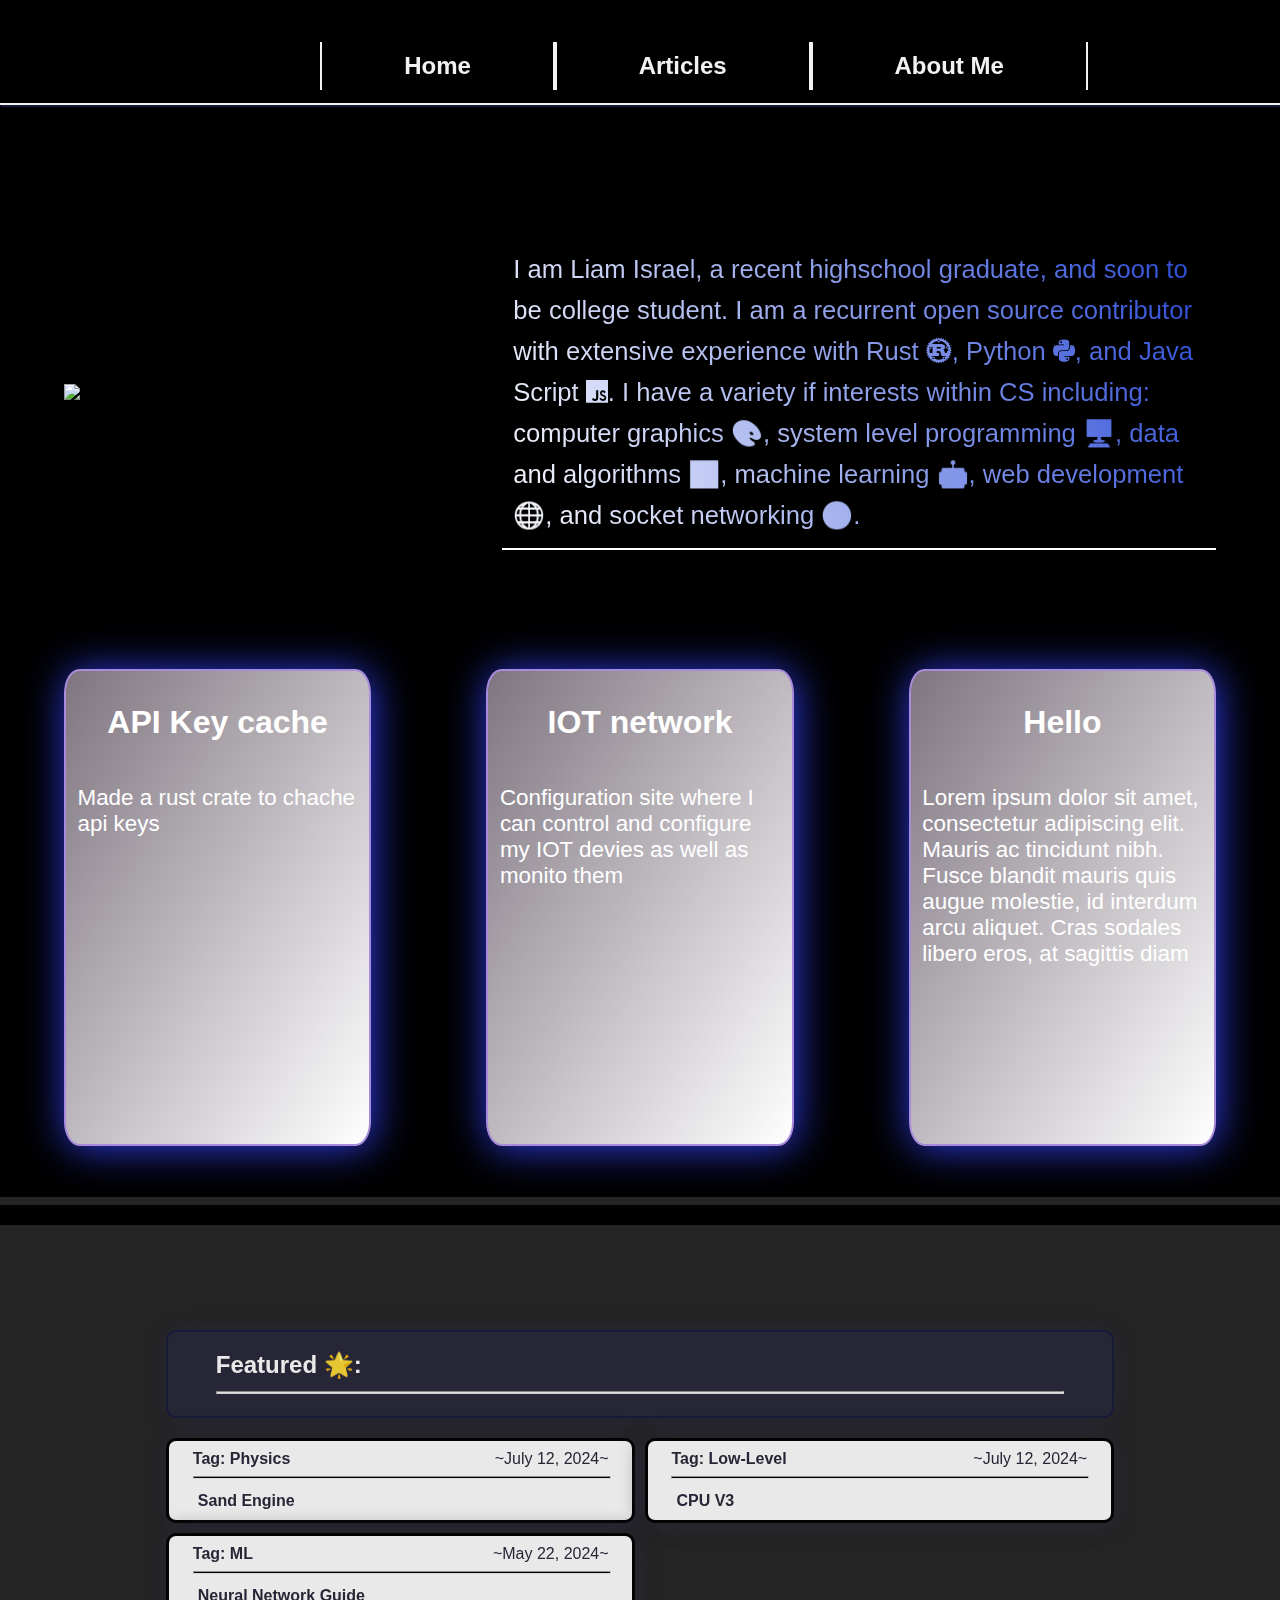
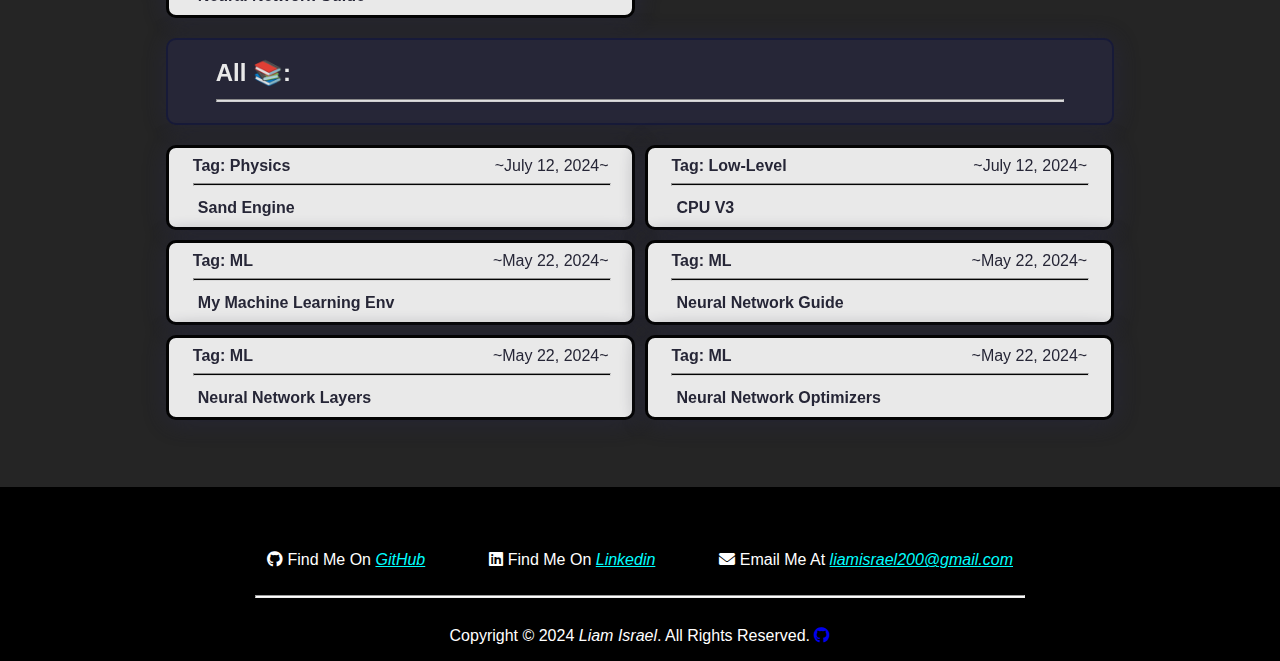
==== index.html @ c7f23682 "." ====
<!DOCTYPE html>
<html>
  <head>
    <meta charset="utf-8" />
    <title id="site-name"></title>
    <link rel="stylesheet" href="styles/main.css" />

    <!-- Icons -->
    <link
      rel="stylesheet"
      href="https://cdnjs.cloudflare.com/ajax/libs/font-awesome/6.0.0-beta3/css/all.min.css"
    />

    <!-- Markdown to HTML conversion-->
    <script src="https://cdn.jsdelivr.net/npm/marked/marked.min.js"></script>

    <!-- Syntax highlighting -->
    <link
      rel="stylesheet"
      href="https://unpkg.com/@highlightjs/cdn-assets@11.9.0/styles/paraiso-dark.min.css"
    />
    <script src="https://unpkg.com/@highlightjs/cdn-assets@11.9.0/highlight.min.js"></script>
    <script src="https://unpkg.com/@highlightjs/cdn-assets@11.9.0/languages/go.min.js"></script>
    <script src="scripts/load_elements.js"></script>
    <script src="scripts/load_site_info.js"></script>
    <script src="scripts/load_page.js"></script>

    <script type="importmap">
      {
        "imports": {
          "three": "https://cdn.jsdelivr.net/npm/three@v0.149.0/build/three.module.js",
          "three/addons/": "https://cdn.jsdelivr.net/npm/three@v0.149.0/examples/jsm/"
        }
      }
    </script>

    <script type="module" src="scripts/three_js_home.js"></script>
    <script src="scripts/scroll.js"></script>
  </head>

  <body>
    <div id="navbar"></div>

    <!-- Hero Section -->
    <div id="hero">
      <div class="hero-text">
        <h1>Hi, Im Liam.</h1>
        <h2>I am an Aerospace, and CS student</h2>
        <p>
          who is particularly interested in computer science, math, and
          engineering. I share my interests in these subjects through projects
          and articles I create. Take a look for yourself maybe you 'll find
          something worth sharing.
        </p>
        <div class="socials">
          Find Me On
          <i class="fab fa-github"></i
          ><a target="_blank" class="custom-link" id="github">GitHub</a>, and
          <i class="fab fa-linkedin"></i
          ><a target="_blank" class="custom-link" id="linkedin">Linkedin</a>.
        </div>
      </div>

      <div id="container"></div>
    </div>

    <!-- About Me -->
    <div id="about">
      <div class="img-container">
        <img
          src="https://news.mit.edu/sites/default/files/styles/news_article__image_gallery/public/images/201011/20101123131216-1_0.jpg?itok=ma_P1FSF"
        />
      </div>
      <p class="highlighted">
        I am Liam Israel, a recent highschool graduate, and soon to be college
        student. I am a recurrent open source contributor with extensive
        experience with Rust <i class="fa-brands fa-rust"></i>, Python
        <i class="fa-brands fa-python"></i>, and Java Script
        <i class="fa-brands fa-js"></i>. I have a variety if interests within CS
        including: computer graphics 🎨, system level programming 🖥️, data and
        algorithms 📈, machine learning 🤖, web development 🌐, and socket
        networking 🌍.
      </p>
    </div>

    <div id="recent-work">
      <div class="card">
        <h1>API Key cache</h1>
        <p>Made a rust crate to chache api keys</p>
      </div>
      <div class="card">
        <h1>IOT network</h1>
        <p>
          Configuration site where I can control and configure my IOT devies as
          well as monito them
        </p>
      </div>
      <div class="card">
        <h1>Hello</h1>
        <p>
          Lorem ipsum dolor sit amet, consectetur adipiscing elit. Mauris ac
          tincidunt nibh. Fusce blandit mauris quis augue molestie, id interdum
          arcu aliquet. Cras sodales libero eros, at sagittis diam
        </p>
      </div>
    </div>

    <!-- Main part of page -->
    <div class="main-content">
      <div class="main-document">
        <div class="article-info" style="display: none" id="info-mask">
          <span class="tags" id="article-tags"> Tags: </span>
          <span class="date" id="article-date"> Created: </span>
        </div>

        <div class="content" id="content">
          <!--Article will go here-->
        </div>

        <!-- List of articles and featured ones go here-->
        <div id="list-mask" style="display: none">
          <div class="article-list">
            <h2 class="selection-list-header">
              Featured &#x1F31F;:
              <hr />
            </h2>
            <!-- Featured items go here -->
            <ol id="featured-list" class="selection-list"></ol>
            <h2 class="selection-list-header">
              All &#x1F4DA;:
              <hr />
            </h2>
            <!-- Featured items go here -->
            <ul id="regular-select-list" class="selection-list"></ul>
          </div>
        </div>
      </div>
    </div>

    <div id="footer"></div>
  </body>
</html>
---- styles/main.css ----
@import "./navbar.css";

/* CSS Constants */

:root {
  /* Basic Styling*/
  --primary-color: #000000;
  --secondary-color: #272739;
  --transition-color: #282b4555;
  --accent-color: #171a3c;
  --base-opacity: 0.95;
  --base-color: white;
  --test-color: rgb(37, 37, 37);
  /* Link Styling */
  --link-color: aqua;
  --link-hover-color: rgb(0, 219, 219);
  --link-visited-color: rgb(132, 77, 234);
  --border-radius-1: 10px;
  --box-shadow-1: 1px 2px 0px var(--accent-color);
  --box-shadow-2: 1px 2px 25px var(--secondary-color);
  font-family: Arial, Helvetica, sans-serif;
}

#hero {
  display: flex;
  background-color: black;
  align-items: center;
  -webkit-mask: radial-gradient(100% 100% at top, #fff 60%, #0000 61%);
  mask: radial-gradient(220% 160% at top, #fff 60%, #0000 61%);
}

#hero .hero-text {
  mix-blend-mode: difference;
  position: absolute;
  margin-left: 8%;
  margin-right: auto;
  font-size: 1.5em;
  width: 35%;
  padding: 1%;
  line-height: 1.3em;
  color: white;
}

#hero .hero-text p {
  margin-top: 0;
  border-bottom: 2px solid white;
  padding-bottom: 2%;
}

#hero .hero-text h1 {
  margin: 0;
  margin-bottom: 2%;
}

#hero .hero-text h2 {
  margin: 0;
  margin-bottom: 1%;
}

#hero .hero-text .socials {
  font-size: 1em;
  line-height: 1.2em;
}

#about {
  height: 50vh;
  display: flex;
  flex-direction: row;
  align-items: center;
  justify-content: center;
  padding: 5%;
  padding-bottom: 0;
}

#about p {
  width: 60%;
  font-size: 1.6em;
  line-height: 1.6em;
  border-bottom: white solid 2px;
  padding: 1%;
  margin: 0;
  margin-left: auto;
  background: -webkit-gradient(
    linear,
    left bottom,
    right top,
    from(rgb(255, 255, 255)),
    to(#2445d6)
  );
  -webkit-background-clip: text;
  -webkit-text-fill-color: transparent;
}

#recent-work {
  display: flex;
  flex-direction: row;
  align-items: center;
  justify-content: center;
  gap: 10%;
  padding: 5%;
  height: 50vh;
  border-bottom: var(--test-color) solid 8px;
}

#recent-work .card {
  width: 30%;
  background-image: linear-gradient(
    to bottom right,
    rgb(127, 117, 128),
    #ffffff
  );
  color: white;
  height: 100%;
  display: flex;
  flex-direction: column;
  align-items: center;
  border-radius: 5%;
  border-color: rgb(168, 139, 220);
  border-width: 2px;
  border-style: solid;
  box-shadow: 2px 2px 40px rgb(47, 60, 233);
  padding: 1%;
}

#recent-work .card p {
    font-size: 1.4em;
}

/*
Basic body styling
*/

body {
  /* Removing side scroll */
  overflow-x: hidden;
  color: white;
  max-width: 100%;
  margin: 0;
  min-height: 100vh;
  display: flex;
  flex-direction: column;
  /* Background of page */
  background-color: black;
}

.vertical-line {
  width: 1px;
  background-color: var(--base-color);
  height: 70%;
}

.main-content {
  background-color: var(--test-color);
  border-top: 20px solid black;
}

.main-document {
  margin: 3vw 8vw 3vw;
  display: flex;
  flex-direction: column;
  gap: 1vh;
  border-radius: var(--border-radius-1);
  opacity: var(--base-opacity);
}

/*
Article and Markup Styling
*/

.content {
  padding: 0.5vw 5vw 2vw;
  margin: 0;
}

.content hr {
  color: var(--base-color);
  width: 100%;
  padding: 0;
  margin: 0;
}

.content pre {
  width: 95%;
}

.content blockquote p::before {
  content: "";
  display: block;
  position: absolute;
  top: 0;
  bottom: 0;
  left: 0;
  width: 4px;
  border-radius: 8px;
  background: var(--accent-color);
}

.content blockquote {
  margin-left: 10px;
  padding: 0em 0.4em 0em 1em;
  position: relative;
}

/*
Footer stylings
*/

footer {
  margin-top: auto;
  background-color: var(--primary-color);
  padding-top: 5vw;
  display: flex;
  flex-direction: column;
  align-items: center;
}

footer hr {
  height: 1px;
  width: 60%;
  margin-top: 2%;
  margin-bottom: 1%;
  background-color: var(--base-color);
}

.footer-cards {
  width: 100%;
  display: flex;
  flex-direction: row;
  justify-content: center;
  gap: 5%;
}

/*
Link Styling
*/

.custom-link,
.content a {
  color: var(--link-color);
  font-style: italic;
}

.custom-link:visited,
.content a {
  color: var(--link-visited-color);
}

.custom-link:hover,
.content a {
  color: var(--link-hover-color);
}

.custom-link:active,
.content a {
  color: var(--link-color);
}

/* Selection box styling */

.article-list {
  padding: 0.5vw 5vw 1vw;
  margin: 0;
}

.article-list .selection-list-header {
  background-color: var(--secondary-color);
  padding: 2% 5% 1%;
  border-radius: var(--border-radius-1);
  box-shadow: var(--box-shadow-2);
  opacity: var(--base-opacity);
  border-color: var(--accent-color);
  border-width: 2px;
  border-style: solid;
}

.article-list .selection-list-header hr {
  height: 1px;
  background-color: var(--base-color);
  color: var(--base-color);
  opacity: var(--base-opacity);
}

.article-list .selection-list {
  list-style-type: none;
  display: grid;
  grid-template-columns: 1fr 1fr;
  gap: 10px;
  justify-content: center;
  padding: 0;
}

.article-list .selection-list li {
  /* General text styling */
  color: var(--secondary-color);
  /* Border styling */
  border-color: var(--primary-color);
  border-width: 3px;
  border-style: solid;
  border-radius: var(--border-radius-1);
  /* General looks */
  background-color: var(--base-color);
  padding: 2% 5% 1%;
  box-shadow: var(--box-shadow-2);
  cursor: pointer;
  opacity: var(--base-opacity);
  display: flex;
  flex-direction: column;
}

.article-list .selection-list li hr {
  height: 1px;
  background-color: var(--primary-color);
  width: 100%;
}

.article-list .selection-list li div .tag {
  float: left;
  font-weight: bold;
}

.article-list .selection-list li div .date {
  float: right;
  font-weight: 400;
}

.article-list .selection-list li h4 {
  padding: 5px 5px 5px;
  margin: 0;
}

/*
Article info section
*/

.article-info {
  padding: 1.5vw 1vw 0vw;
  margin: 0;
}

.article-info .tags {
  float: left;
}

.article-info .date {
  float: right;
}
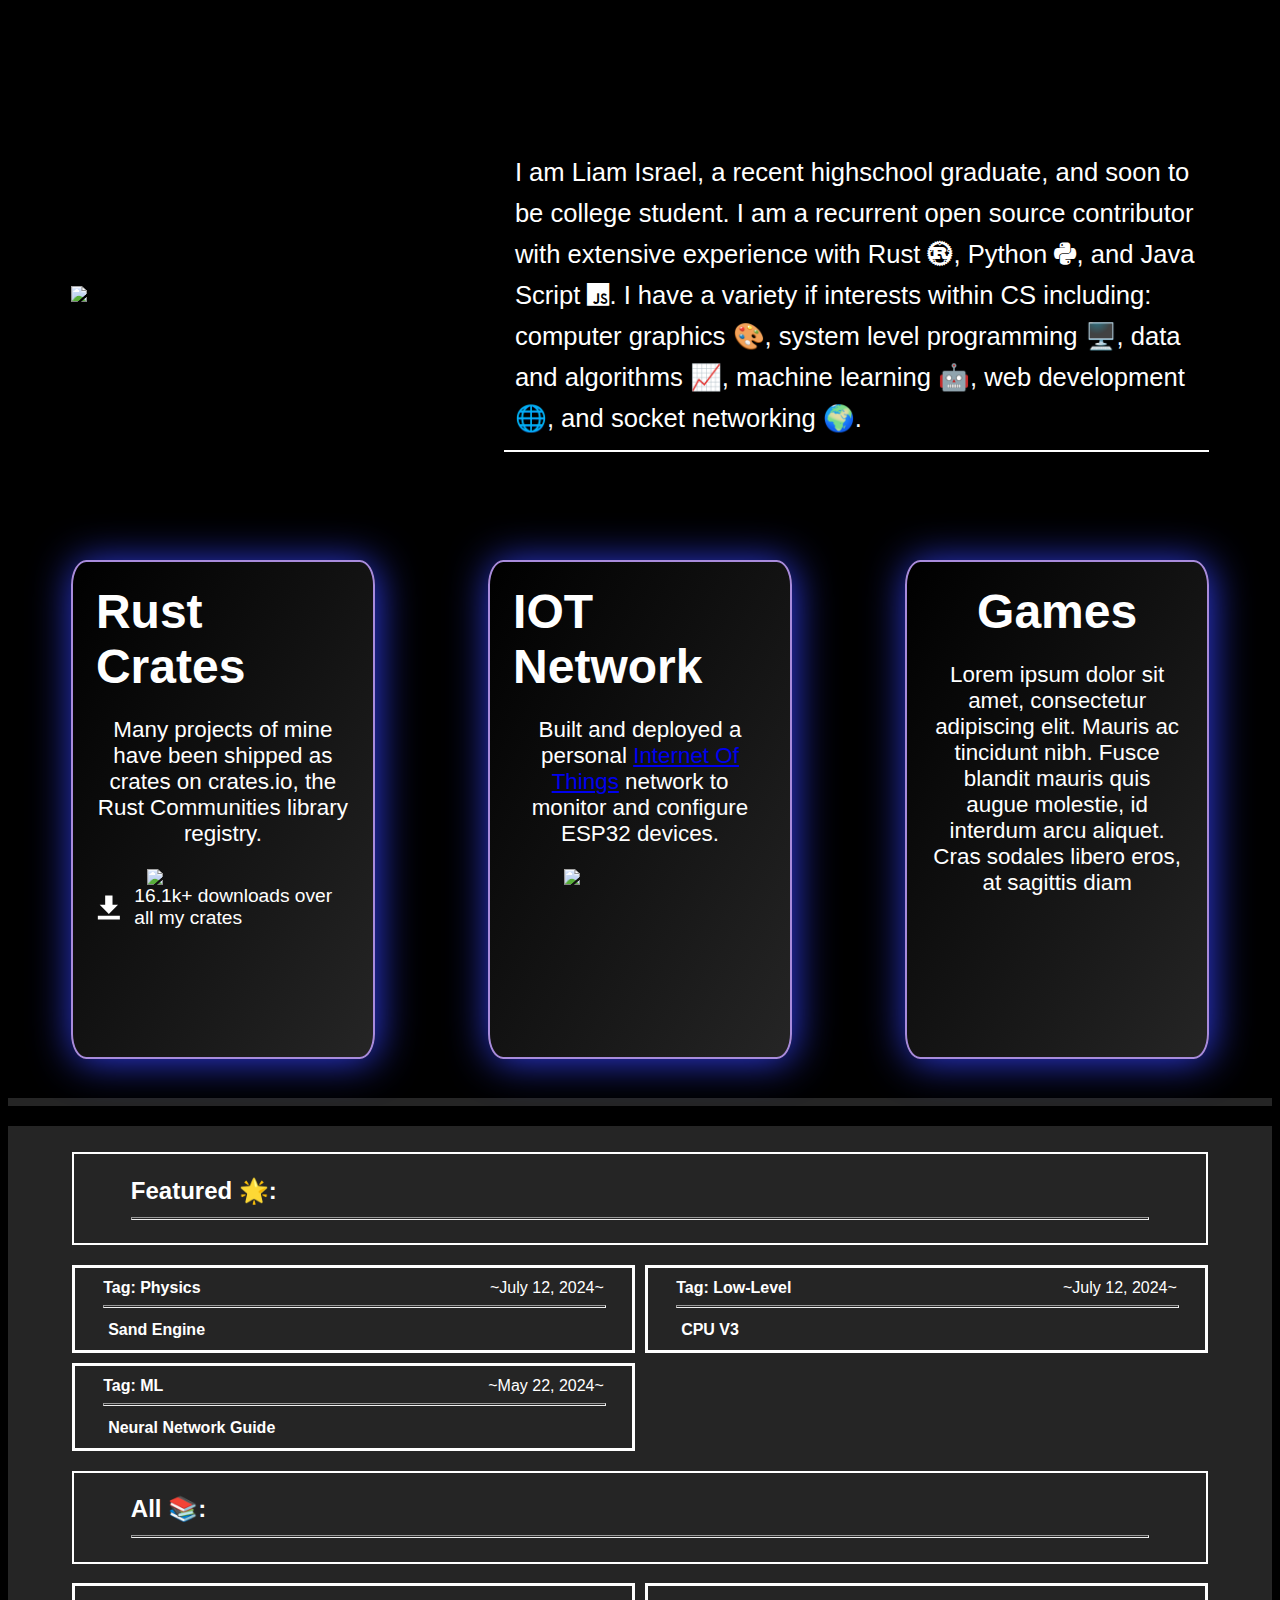
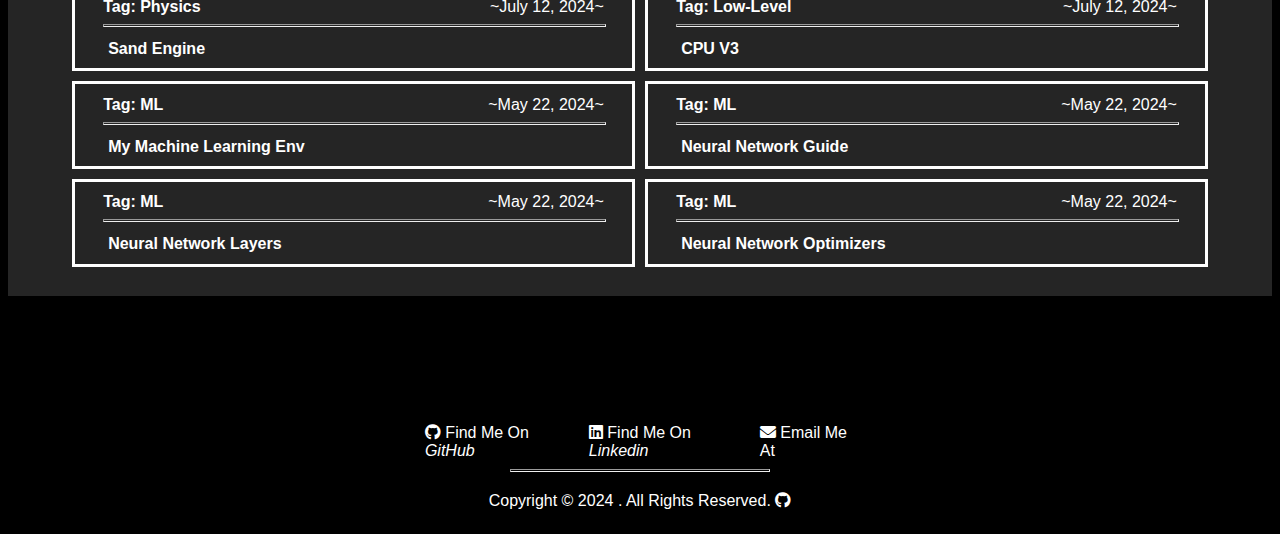
==== commit 25a947ac: "." ====
--- a/index.html
+++ b/index.html
@@ -85,18 +85,33 @@
 
     <div id="recent-work">
       <div class="card">
-        <h1>API Key cache</h1>
-        <p>Made a rust crate to chache api keys</p>
+        <h1>Rust Crates</h1>
+        <p>
+          Many projects of mine have been shipped as crates on crates.io, the
+          Rust Communities library registry.
+        </p>
+        <img src="https://crates.io/assets/cargo.png" />
+        <div class="downloads">
+          <svg
+            viewBox="0 0 14 17"
+            fill="currentColor"
+            xmlns="http://www.w3.org/2000/svg"
+            class="_download-icon_1msd3z"
+          >
+            <path d="M1 13h12v2H1zM5 2h4v5h3l-5 4.996L2 7h3z"></path>
+          </svg>
+          16.1k+ downloads over all my crates
+        </div>
       </div>
       <div class="card">
-        <h1>IOT network</h1>
+        <h1>IOT Network</h1>
         <p>
-          Configuration site where I can control and configure my IOT devies as
-          well as monito them
+          Built and deployed a personal <a target="_blank" href="https://en.wikipedia.org/wiki/Internet_of_things">Internet Of Things</a> network to monitor and configure ESP32 devices.
         </p>
+        <img src="https://cdn-dynmedia-1.microsoft.com/is/content/microsoftcorp/hub?resMode=sharp2&op_usm=1.5,0.65,15,0&wid=40&qlt=100&fit=constrain" />
       </div>
       <div class="card">
-        <h1>Hello</h1>
+        <h1>Games</h1>
         <p>
           Lorem ipsum dolor sit amet, consectetur adipiscing elit. Mauris ac
           tincidunt nibh. Fusce blandit mauris quis augue molestie, id interdum
@@ -107,32 +122,30 @@
 
     <!-- Main part of page -->
     <div class="main-content">
-      <div class="main-document">
-        <div class="article-info" style="display: none" id="info-mask">
-          <span class="tags" id="article-tags"> Tags: </span>
-          <span class="date" id="article-date"> Created: </span>
-        </div>
+      <div class="article-info" style="display: none" id="info-mask">
+        <span class="tags" id="article-tags"> Tags: </span>
+        <span class="date" id="article-date"> Created: </span>
+      </div>
 
-        <div class="content" id="content">
-          <!--Article will go here-->
-        </div>
+      <div class="markdown" id="markdown">
+        <!--Article will go here-->
+      </div>
 
-        <!-- List of articles and featured ones go here-->
-        <div id="list-mask" style="display: none">
-          <div class="article-list">
-            <h2 class="selection-list-header">
-              Featured &#x1F31F;:
-              <hr />
-            </h2>
-            <!-- Featured items go here -->
-            <ol id="featured-list" class="selection-list"></ol>
-            <h2 class="selection-list-header">
-              All &#x1F4DA;:
-              <hr />
-            </h2>
-            <!-- Featured items go here -->
-            <ul id="regular-select-list" class="selection-list"></ul>
-          </div>
+      <!-- List of articles and featured ones go here-->
+      <div id="list-mask" style="display: none">
+        <div class="article-list">
+          <h2 class="selection-list-header">
+            Featured &#x1F31F;:
+            <hr />
+          </h2>
+          <!-- Featured items go here -->
+          <ol id="featured-list" class="selection-list"></ol>
+          <h2 class="selection-list-header">
+            All &#x1F4DA;:
+            <hr />
+          </h2>
+          <!-- Featured items go here -->
+          <ul id="regular-select-list" class="selection-list"></ul>
         </div>
       </div>
     </div>
--- a/styles/main.css
+++ b/styles/main.css
@@ -1,156 +1,174 @@
-@import "./navbar.css";
-
-/* CSS Constants */
-
 :root {
-  /* Basic Styling*/
-  --primary-color: #000000;
-  --secondary-color: #272739;
-  --transition-color: #282b4555;
-  --accent-color: #171a3c;
-  --base-opacity: 0.95;
-  --base-color: white;
-  --test-color: rgb(37, 37, 37);
-  /* Link Styling */
-  --link-color: aqua;
-  --link-hover-color: rgb(0, 219, 219);
-  --link-visited-color: rgb(132, 77, 234);
-  --border-radius-1: 10px;
-  --box-shadow-1: 1px 2px 0px var(--accent-color);
-  --box-shadow-2: 1px 2px 25px var(--secondary-color);
+  /* Defining Page Colors */
+  --bg-primary: black;
+  --bg-secondary: rgb(37, 37, 37);
+
+  --accent-primary: rgb(47, 60, 233);
+  --accent-secondary: rgb(168, 139, 220);
+
+  --text-color-dark: white;
+  --text-color-light: black;
+
+  --hr-line-thin: 2px;
+  --hr-line-thick: 4px;
+
+  /* Setting up default page setup */
+  overflow-x: hidden;
+  min-height: 100vh;
+  color: var(--text-color-dark);
+  background-color: var(--bg-primary);
   font-family: Arial, Helvetica, sans-serif;
 }
 
+/* Navbar Styling */
+#navbar {
+  width: 100%;
+  position: fixed;
+  transition: top 0.3s; /* Transition effect when sliding down (and up) */
+  top: -20vh;
+  z-index: 20;
+}
+#navbar nav {
+  background-color: var(--bg-primary);
+
+  padding-left: 10%;
+  padding-right: 10%;
+
+  display: flex;
+  flex-direction: row;
+  align-items: center;
+  justify-content: center;
+
+  border: 0;
+  border-bottom: var(--hr-line-thin) solid var(--text-color-dark);
+}
+#navbar nav a {
+  height: 100%;
+  border-left: var(--hr-line-thin) solid white;
+  font-weight: bold;
+  font-size: 2em;
+  color: var(--base-color);
+  text-decoration: none;
+
+  margin-top: 1%;
+  margin-bottom: 1%;
+  padding-left: 7%;
+  padding-right: 7%;
+}
+#navbar nav a:last-of-type {
+  border-right: var(--hr-line-thin) solid white;
+}
+#navbar nav a:hover {
+  background-color: var(--accent-primary);
+}
+
+/* Hero Section Of Home Page*/
 #hero {
   display: flex;
-  background-color: black;
-  align-items: center;
+  align-items: center;
+
+  /* Adds rounded bottom border*/
   -webkit-mask: radial-gradient(100% 100% at top, #fff 60%, #0000 61%);
   mask: radial-gradient(220% 160% at top, #fff 60%, #0000 61%);
 }
-
 #hero .hero-text {
-  mix-blend-mode: difference;
   position: absolute;
   margin-left: 8%;
-  margin-right: auto;
-  font-size: 1.5em;
   width: 35%;
   padding: 1%;
+
+  /* Font Styling */
+  mix-blend-mode: difference; /* Makes it be the inverse of bg */
+  font-size: 1.5em;
+  padding: 1%;
   line-height: 1.3em;
-  color: white;
-}
-
+}
 #hero .hero-text p {
-  margin-top: 0;
-  border-bottom: 2px solid white;
+  border-bottom: var(--hr-line-thick) solid var(--text-color-dark);
   padding-bottom: 2%;
 }
-
-#hero .hero-text h1 {
-  margin: 0;
-  margin-bottom: 2%;
-}
-
-#hero .hero-text h2 {
+#hero .hero-text h1|h2 {
   margin: 0;
   margin-bottom: 1%;
 }
 
-#hero .hero-text .socials {
-  font-size: 1em;
-  line-height: 1.2em;
-}
-
+/* About Section of Home Page*/
 #about {
+  display: flex;
+  flex-direction: row;
+  align-items: center;
+  justify-content: center;
+
   height: 50vh;
-  display: flex;
-  flex-direction: row;
-  align-items: center;
-  justify-content: center;
   padding: 5%;
   padding-bottom: 0;
 }
-
 #about p {
-  width: 60%;
   font-size: 1.6em;
   line-height: 1.6em;
-  border-bottom: white solid 2px;
+
+  border-bottom: var(--text-color-dark) solid var(--hr-line-thin);
+
+  width: 60%;
   padding: 1%;
   margin: 0;
   margin-left: auto;
-  background: -webkit-gradient(
-    linear,
-    left bottom,
-    right top,
-    from(rgb(255, 255, 255)),
-    to(#2445d6)
-  );
-  -webkit-background-clip: text;
-  -webkit-text-fill-color: transparent;
-}
-
+}
+
+/* Shows Featured Projects */
 #recent-work {
   display: flex;
   flex-direction: row;
   align-items: center;
   justify-content: center;
+
   gap: 10%;
   padding: 5%;
   height: 50vh;
-  border-bottom: var(--test-color) solid 8px;
-}
-
+
+  border-bottom: var(--bg-secondary) solid 8px;
+}
 #recent-work .card {
+  display: flex;
+  flex-direction: column;
+  align-items: center;
+
   width: 30%;
+  height: 100%;
+  padding: 2%;
+
+  border: var(--hr-line-thin) solid var(--accent-secondary);
+  border-radius: 5%;
+
+  box-shadow: 2px 2px 40px var(--accent-primary);
+
   background-image: linear-gradient(
     to bottom right,
-    rgb(127, 117, 128),
-    #ffffff
+    var(--bg-primary),
+    var(--bg-secondary)
   );
-  color: white;
-  height: 100%;
-  display: flex;
-  flex-direction: column;
-  align-items: center;
-  border-radius: 5%;
-  border-color: rgb(168, 139, 220);
-  border-width: 2px;
-  border-style: solid;
-  box-shadow: 2px 2px 40px rgb(47, 60, 233);
-  padding: 1%;
-}
-
+}
 #recent-work .card p {
-    font-size: 1.4em;
-}
-
-/*
-Basic body styling
-*/
-
-body {
-  /* Removing side scroll */
-  overflow-x: hidden;
-  color: white;
-  max-width: 100%;
-  margin: 0;
-  min-height: 100vh;
-  display: flex;
-  flex-direction: column;
-  /* Background of page */
-  background-color: black;
-}
-
-.vertical-line {
-  width: 1px;
-  background-color: var(--base-color);
-  height: 70%;
+  font-size: 1.4em;
+  text-align: center;
+}
+#recent-work .card h1 {
+  font-size: 3em;
+  margin: 0;
+}
+#recent-work .card img {
+  width: 60%;
+}
+#recent-work .card .downloads {
+  display: flex;
+  justify-content: center;
+  gap: 5%;
+  font-size: 1.2em;
+  height: 10%;
 }
 
 .main-content {
-  background-color: var(--test-color);
+  background-color: var(--bg-secondary);
   border-top: 20px solid black;
 }
 
@@ -167,23 +185,20 @@
 Article and Markup Styling
 */
 
-.content {
+#markup {
   padding: 0.5vw 5vw 2vw;
   margin: 0;
 }
-
-.content hr {
+#markup hr {
   color: var(--base-color);
   width: 100%;
   padding: 0;
   margin: 0;
 }
-
-.content pre {
+#markup pre {
   width: 95%;
 }
-
-.content blockquote p::before {
+#markup blockquote p::before {
   content: "";
   display: block;
   position: absolute;
@@ -194,45 +209,36 @@
   border-radius: 8px;
   background: var(--accent-color);
 }
-
-.content blockquote {
+#markup blockquote {
   margin-left: 10px;
   padding: 0em 0.4em 0em 1em;
   position: relative;
 }
 
-/*
-Footer stylings
-*/
-
-footer {
+/* Footer styling */
+#footer {
+  display: flex;
+  flex-direction: column;
+  align-items: center;
+
   margin-top: auto;
   background-color: var(--primary-color);
   padding-top: 5vw;
-  display: flex;
-  flex-direction: column;
-  align-items: center;
-}
-
-footer hr {
+}
+#footer hr {
   height: 1px;
   width: 60%;
   margin-top: 2%;
   margin-bottom: 1%;
   background-color: var(--base-color);
 }
-
-.footer-cards {
+#footer .footer-cards {
   width: 100%;
   display: flex;
   flex-direction: row;
   justify-content: center;
   gap: 5%;
 }
-
-/*
-Link Styling
-*/
 
 .custom-link,
 .content a {
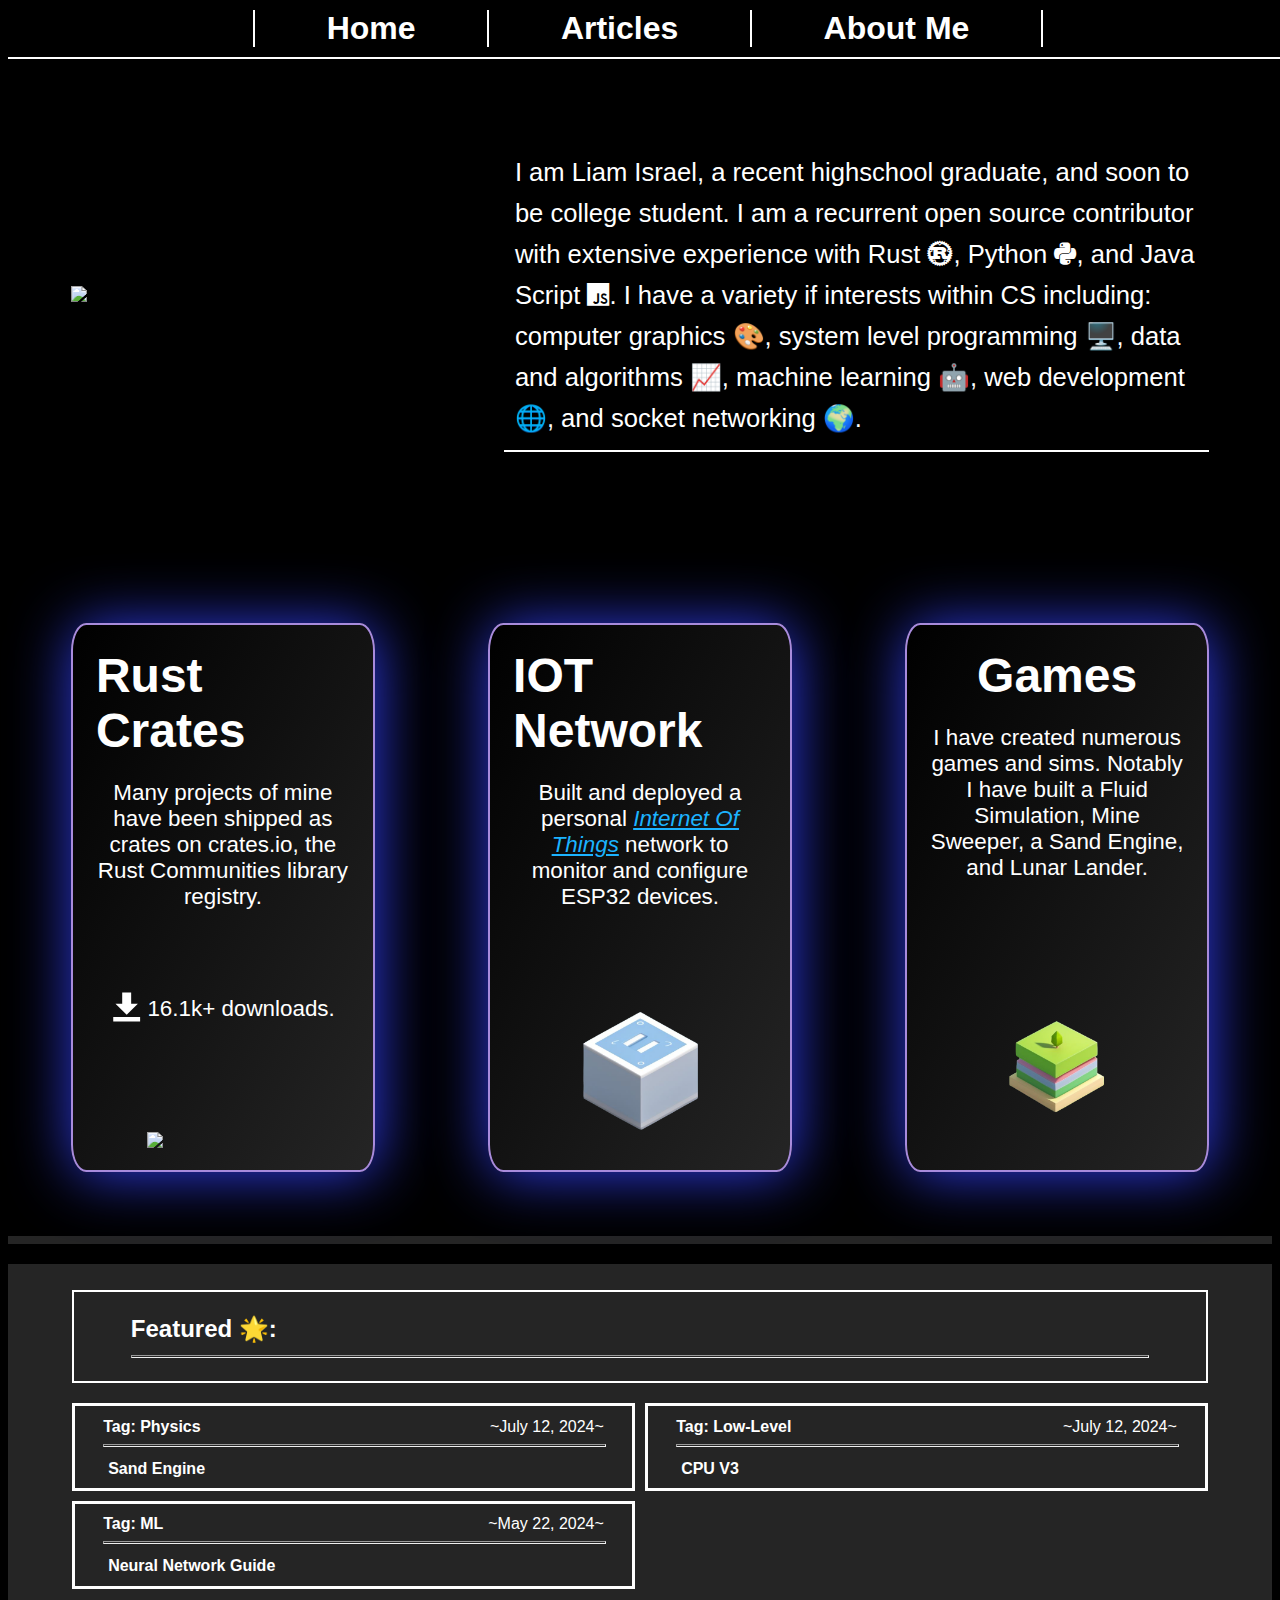
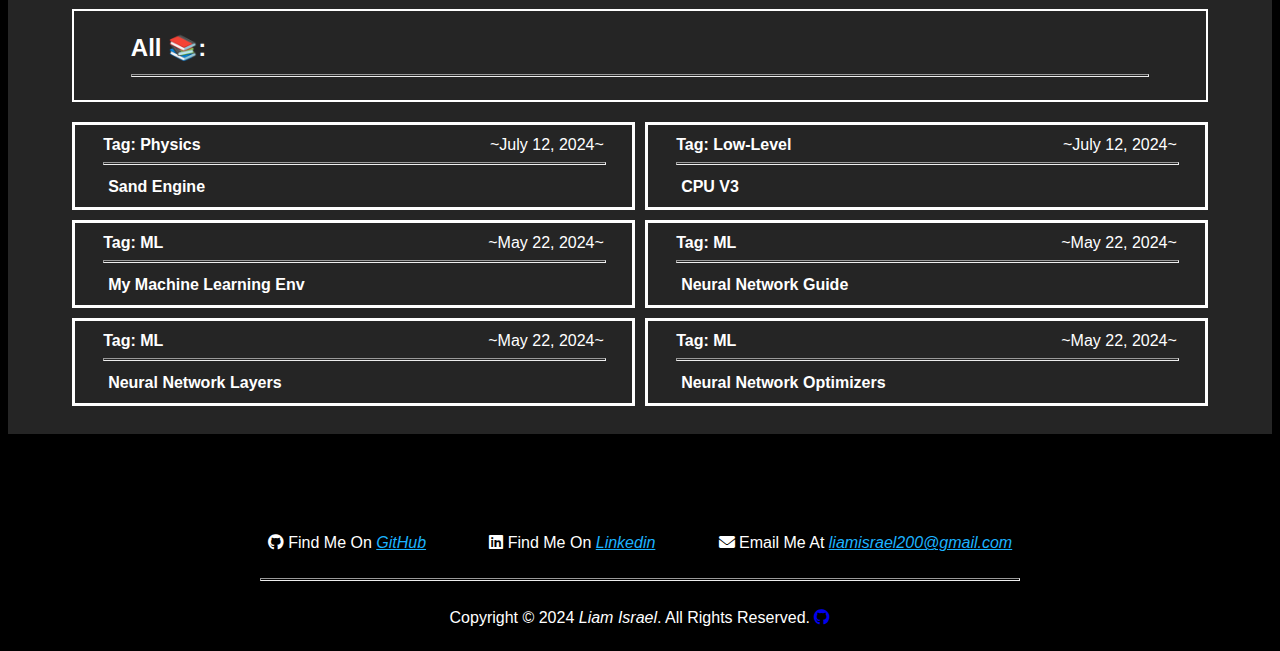
==== commit 6d99342d: "." ====
--- a/index.html
+++ b/index.html
@@ -55,9 +55,9 @@
         <div class="socials">
           Find Me On
           <i class="fab fa-github"></i
-          ><a target="_blank" class="custom-link" id="github">GitHub</a>, and
+          ><a target="_blank" class="custom-link" id="github"> GitHub</a>, and
           <i class="fab fa-linkedin"></i
-          ><a target="_blank" class="custom-link" id="linkedin">Linkedin</a>.
+          ><a target="_blank" class="custom-link" id="linkedin"> Linkedin</a>.
         </div>
       </div>
 
@@ -90,7 +90,6 @@
           Many projects of mine have been shipped as crates on crates.io, the
           Rust Communities library registry.
         </p>
-        <img src="https://crates.io/assets/cargo.png" />
         <div class="downloads">
           <svg
             viewBox="0 0 14 17"
@@ -100,23 +99,24 @@
           >
             <path d="M1 13h12v2H1zM5 2h4v5h3l-5 4.996L2 7h3z"></path>
           </svg>
-          16.1k+ downloads over all my crates
+          16.1k+ downloads.
         </div>
+        <img src="https://crates.io/assets/cargo.png" />
       </div>
       <div class="card">
         <h1>IOT Network</h1>
         <p>
-          Built and deployed a personal <a target="_blank" href="https://en.wikipedia.org/wiki/Internet_of_things">Internet Of Things</a> network to monitor and configure ESP32 devices.
+          Built and deployed a personal <a target="_blank" class="custom-link" href="https://en.wikipedia.org/wiki/Internet_of_things">Internet Of Things</a> network to monitor and configure ESP32 devices.
         </p>
-        <img src="https://cdn-dynmedia-1.microsoft.com/is/content/microsoftcorp/hub?resMode=sharp2&op_usm=1.5,0.65,15,0&wid=40&qlt=100&fit=constrain" />
+        <img src="assets/images/IOT-Photoroom.png" />
       </div>
       <div class="card">
         <h1>Games</h1>
         <p>
-          Lorem ipsum dolor sit amet, consectetur adipiscing elit. Mauris ac
-          tincidunt nibh. Fusce blandit mauris quis augue molestie, id interdum
-          arcu aliquet. Cras sodales libero eros, at sagittis diam
+          I have created numerous games and sims. Notably I have built a Fluid Simulation, Mine Sweeper, a Sand Engine, and Lunar Lander.
         </p>
+        <img src="assets/images/games_green_3D_isometric_rende-Photoroom.png" />
+
       </div>
     </div>
 
--- a/styles/main.css
+++ b/styles/main.css
@@ -8,6 +8,9 @@
 
   --text-color-dark: white;
   --text-color-light: black;
+
+  --link-active: rgb(28, 179, 255);
+  --link-used: var(--accent-primary);
 
   --hr-line-thin: 2px;
   --hr-line-thick: 4px;
@@ -25,7 +28,7 @@
   width: 100%;
   position: fixed;
   transition: top 0.3s; /* Transition effect when sliding down (and up) */
-  top: -20vh;
+  top: 0;
   z-index: 20;
 }
 #navbar nav {
@@ -101,7 +104,6 @@
 
   height: 50vh;
   padding: 5%;
-  padding-bottom: 0;
 }
 #about p {
   font-size: 1.6em;
@@ -124,7 +126,8 @@
 
   gap: 10%;
   padding: 5%;
-  height: 50vh;
+  padding-bottom: 7%;
+  height: 500px;
 
   border-bottom: var(--bg-secondary) solid 8px;
 }
@@ -140,7 +143,7 @@
   border: var(--hr-line-thin) solid var(--accent-secondary);
   border-radius: 5%;
 
-  box-shadow: 2px 2px 40px var(--accent-primary);
+  box-shadow: 2px 2px 60px var(--accent-primary);
 
   background-image: linear-gradient(
     to bottom right,
@@ -151,6 +154,7 @@
 #recent-work .card p {
   font-size: 1.4em;
   text-align: center;
+  margin-bottom: auto;
 }
 #recent-work .card h1 {
   font-size: 3em;
@@ -162,23 +166,21 @@
 #recent-work .card .downloads {
   display: flex;
   justify-content: center;
-  gap: 5%;
-  font-size: 1.2em;
+  font-size: 1.4em;
+  gap: 2%;
   height: 10%;
+  width: 100%;
+  margin-bottom: auto;
+}
+#recent-work .card .downloads svg {
+  width: 1.4em;
+  position: relative;
+  top: -0.6em;
 }
 
 .main-content {
   background-color: var(--bg-secondary);
   border-top: 20px solid black;
-}
-
-.main-document {
-  margin: 3vw 8vw 3vw;
-  display: flex;
-  flex-direction: column;
-  gap: 1vh;
-  border-radius: var(--border-radius-1);
-  opacity: var(--base-opacity);
 }
 
 /*
@@ -220,10 +222,10 @@
   display: flex;
   flex-direction: column;
   align-items: center;
-
+  width: 100%;
   margin-top: auto;
   background-color: var(--primary-color);
-  padding-top: 5vw;
+  padding-top: 50px;
 }
 #footer hr {
   height: 1px;
@@ -233,32 +235,33 @@
   background-color: var(--base-color);
 }
 #footer .footer-cards {
-  width: 100%;
   display: flex;
   flex-direction: row;
-  justify-content: center;
+  align-items: center;
+  justify-content: center;
+  width: 100%;
   gap: 5%;
 }
 
 .custom-link,
 .content a {
-  color: var(--link-color);
+  color: var(--link-active);
   font-style: italic;
 }
 
 .custom-link:visited,
 .content a {
-  color: var(--link-visited-color);
+  color: var(--link-used);
 }
 
 .custom-link:hover,
 .content a {
-  color: var(--link-hover-color);
+  color: var(--text-color-dark);
 }
 
 .custom-link:active,
 .content a {
-  color: var(--link-color);
+  color: var(--link-active);
 }
 
 /* Selection box styling */
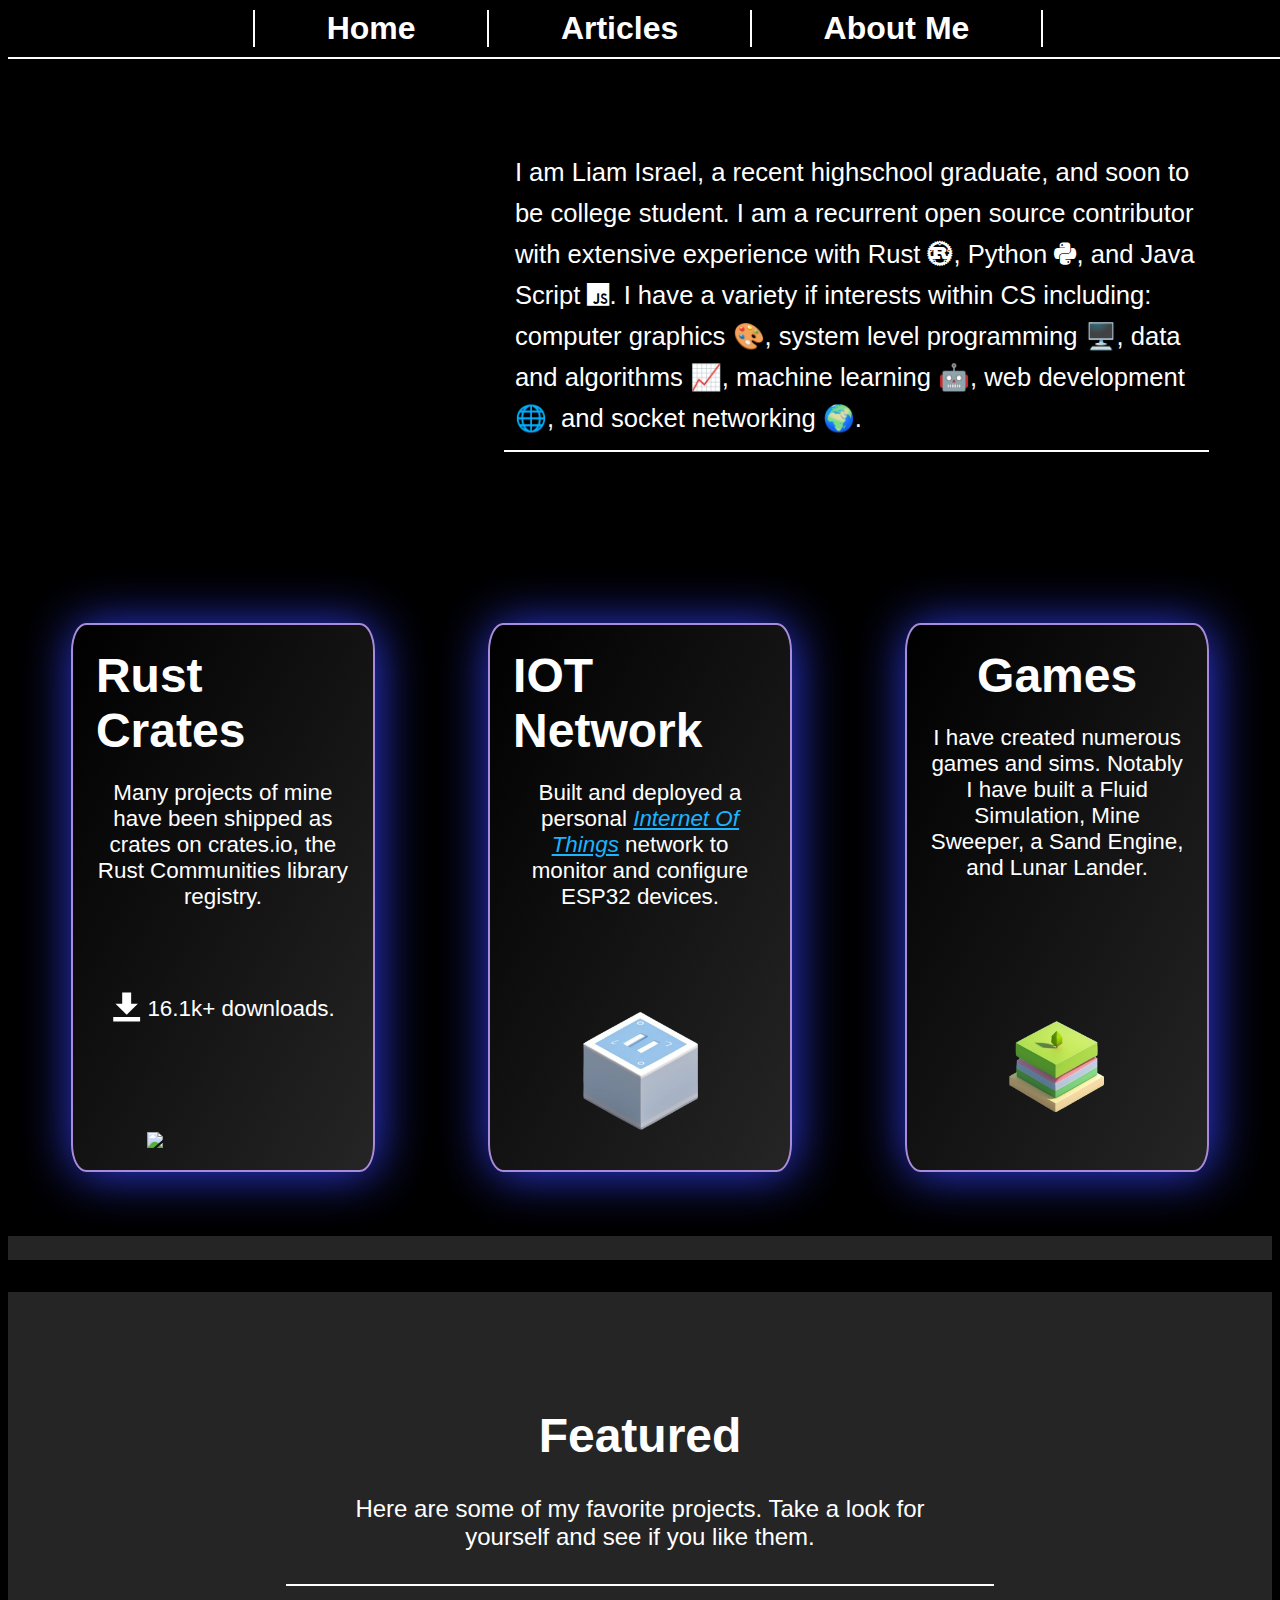
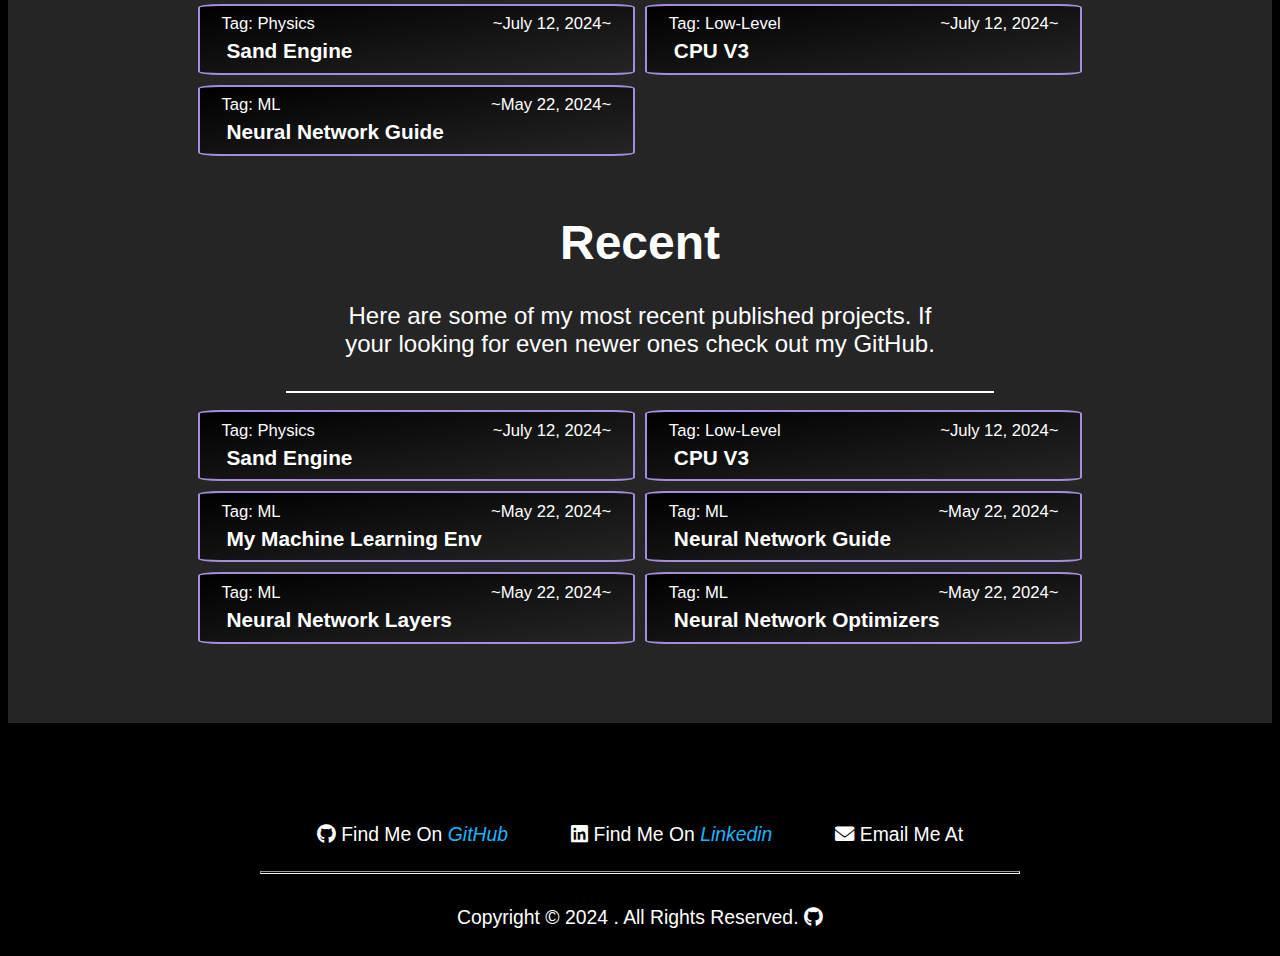
==== commit e3cac34a: "." ====
--- a/index.html
+++ b/index.html
@@ -24,6 +24,7 @@
     <script src="scripts/load_elements.js"></script>
     <script src="scripts/load_site_info.js"></script>
     <script src="scripts/load_page.js"></script>
+    <script src="scripts/scroll.js"></script>
 
     <script type="importmap">
       {
@@ -33,9 +34,7 @@
         }
       }
     </script>
-
     <script type="module" src="scripts/three_js_home.js"></script>
-    <script src="scripts/scroll.js"></script>
   </head>
 
   <body>
@@ -67,9 +66,7 @@
     <!-- About Me -->
     <div id="about">
       <div class="img-container">
-        <img
-          src="https://news.mit.edu/sites/default/files/styles/news_article__image_gallery/public/images/201011/20101123131216-1_0.jpg?itok=ma_P1FSF"
-        />
+        
       </div>
       <p class="highlighted">
         I am Liam Israel, a recent highschool graduate, and soon to be college
@@ -101,52 +98,46 @@
           </svg>
           16.1k+ downloads.
         </div>
-        <img src="https://crates.io/assets/cargo.png" />
+        <img onclick="window.location.href='https://crates.io/users/Larmbs'" src="https://crates.io/assets/cargo.png"/>
       </div>
       <div class="card">
         <h1>IOT Network</h1>
         <p>
           Built and deployed a personal <a target="_blank" class="custom-link" href="https://en.wikipedia.org/wiki/Internet_of_things">Internet Of Things</a> network to monitor and configure ESP32 devices.
         </p>
-        <img src="assets/images/IOT-Photoroom.png" />
+        <img onclick="window.location.href='https://github.com/Larmbs/iot-net'" src="assets/images/IOT-Photoroom.png" />
       </div>
       <div class="card">
         <h1>Games</h1>
         <p>
           I have created numerous games and sims. Notably I have built a Fluid Simulation, Mine Sweeper, a Sand Engine, and Lunar Lander.
         </p>
-        <img src="assets/images/games_green_3D_isometric_rende-Photoroom.png" />
+        <img onclick="window.location.href='https://github.com/Larmbs/sand-engine'" src="assets/images/games_green_3D_isometric_rende-Photoroom.png" />
 
       </div>
     </div>
 
     <!-- Main part of page -->
     <div class="main-content">
-      <div class="article-info" style="display: none" id="info-mask">
-        <span class="tags" id="article-tags"> Tags: </span>
-        <span class="date" id="article-date"> Created: </span>
-      </div>
-
-      <div class="markdown" id="markdown">
+      <div id="markdown">
         <!--Article will go here-->
       </div>
 
       <!-- List of articles and featured ones go here-->
-      <div id="list-mask" style="display: none">
-        <div class="article-list">
-          <h2 class="selection-list-header">
-            Featured &#x1F31F;:
-            <hr />
-          </h2>
-          <!-- Featured items go here -->
-          <ol id="featured-list" class="selection-list"></ol>
-          <h2 class="selection-list-header">
-            All &#x1F4DA;:
-            <hr />
-          </h2>
-          <!-- Featured items go here -->
-          <ul id="regular-select-list" class="selection-list"></ul>
+      <div id="article-list" style="display: none">
+        <div class="selection-list-header">
+          <h1>Featured</h1>
+          <p>Here are some of my favorite projects. Take a look for yourself and see if you like them.</p>
         </div>
+        
+        <!-- Featured items go here -->
+        <ol id="featured-list" class="selection-list"></ol>
+        <div class="selection-list-header">
+          <h1>Recent</h1>
+          <p>Here are some of my most recent published projects. If your looking for even newer ones check out my GitHub.</p>
+        </div>
+        <!-- Featured items go here -->
+        <ul id="regular-select-list" class="selection-list"></ul>
       </div>
     </div>
 
--- a/styles/main.css
+++ b/styles/main.css
@@ -49,7 +49,9 @@
   height: 100%;
   border-left: var(--hr-line-thin) solid white;
   font-weight: bold;
+
   font-size: 2em;
+
   color: var(--base-color);
   text-decoration: none;
 
@@ -90,9 +92,41 @@
   border-bottom: var(--hr-line-thick) solid var(--text-color-dark);
   padding-bottom: 2%;
 }
-#hero .hero-text h1|h2 {
-  margin: 0;
-  margin-bottom: 1%;
+#hero .hero-text h1, h2 {
+  margin: 0;
+  margin-bottom: 2%;
+}
+
+/* Hero Light (for pages other than home) */
+#hero-light {
+  display: flex;
+  align-items: center;
+  justify-content: center;
+  width: 100%;
+
+  /* Adds rounded bottom border*/
+  -webkit-mask: radial-gradient(100% 100% at top, #fff 60%, #0000 61%);
+  mask: radial-gradient(200% 160% at top, #fff 60%, #0000 61%);
+  height: 50vh;
+}
+#hero-light .hero-text {
+  position: absolute;
+  mix-blend-mode: difference; /* Makes it be the inverse of bg */
+  text-align: center;
+  border-bottom: var(--hr-line-thick) solid var(--text-color-dark);
+  padding-left: 2%;
+  padding-right: 2%;
+}
+#hero-light .hero-text h1 {
+  font-size: 3.4em;
+  line-height: 1.3em;
+  margin-bottom: 0;
+}
+.border {
+  background-color: blue;
+  margin-top: 100px;
+  width: 100%;
+  border-bottom: 24px var(--bg-secondary) solid;
 }
 
 /* About Section of Home Page*/
@@ -129,13 +163,14 @@
   padding-bottom: 7%;
   height: 500px;
 
-  border-bottom: var(--bg-secondary) solid 8px;
+  border-bottom: var(--bg-secondary) solid 24px;
 }
 #recent-work .card {
   display: flex;
   flex-direction: column;
   align-items: center;
 
+  position: relative;
   width: 30%;
   height: 100%;
   padding: 2%;
@@ -143,13 +178,20 @@
   border: var(--hr-line-thin) solid var(--accent-secondary);
   border-radius: 5%;
 
-  box-shadow: 2px 2px 60px var(--accent-primary);
+  box-shadow: 2px 2px 50px var(--accent-primary);
 
   background-image: linear-gradient(
     to bottom right,
     var(--bg-primary),
     var(--bg-secondary)
   );
+
+  bottom: 0;
+  transition: bottom ease 1s;
+}
+#recent-work .card:hover {
+  bottom: 50px;
+  box-shadow: 2px 2px 100px var(--accent-primary);
 }
 #recent-work .card p {
   font-size: 1.4em;
@@ -163,6 +205,14 @@
 #recent-work .card img {
   width: 60%;
 }
+#recent-work .card img:hover {
+  border-radius: 50%;
+  cursor: pointer;
+  filter: drop-shadow(5px 0 0 var(--accent-primary))
+    drop-shadow(0 5px 0 var(--accent-secondary))
+    drop-shadow(-5px 0 0 var(--accent-secondary))
+    drop-shadow(0 -5px 0 var(--accent-secondary));
+}
 #recent-work .card .downloads {
   display: flex;
   justify-content: center;
@@ -180,27 +230,27 @@
 
 .main-content {
   background-color: var(--bg-secondary);
-  border-top: 20px solid black;
-}
-
-/*
-Article and Markup Styling
-*/
-
-#markup {
+  border-top: 32px solid black;
+  padding: 15%;
+  padding-top: 2%;
+  padding-bottom: 5%;
+}
+
+/* Article MarkDown Styling*/
+#markdown {
   padding: 0.5vw 5vw 2vw;
   margin: 0;
 }
-#markup hr {
+#markdown hr {
   color: var(--base-color);
   width: 100%;
   padding: 0;
   margin: 0;
 }
-#markup pre {
+#markdown pre {
   width: 95%;
 }
-#markup blockquote p::before {
+#markdown blockquote p::before {
   content: "";
   display: block;
   position: absolute;
@@ -211,7 +261,7 @@
   border-radius: 8px;
   background: var(--accent-color);
 }
-#markup blockquote {
+#markdown blockquote {
   margin-left: 10px;
   padding: 0em 0.4em 0em 1em;
   position: relative;
@@ -226,6 +276,7 @@
   margin-top: auto;
   background-color: var(--primary-color);
   padding-top: 50px;
+  font-size: 1.1em;
 }
 #footer hr {
   height: 1px;
@@ -243,53 +294,42 @@
   gap: 5%;
 }
 
+/* Custom Link Styling */
 .custom-link,
-.content a {
+#markdown a {
   color: var(--link-active);
   font-style: italic;
 }
-
 .custom-link:visited,
-.content a {
+#markdown a {
   color: var(--link-used);
 }
-
 .custom-link:hover,
-.content a {
+#markdown a {
   color: var(--text-color-dark);
 }
-
 .custom-link:active,
-.content a {
+#markdown a {
   color: var(--link-active);
 }
 
-/* Selection box styling */
-
-.article-list {
-  padding: 0.5vw 5vw 1vw;
-  margin: 0;
-}
-
-.article-list .selection-list-header {
-  background-color: var(--secondary-color);
-  padding: 2% 5% 1%;
-  border-radius: var(--border-radius-1);
-  box-shadow: var(--box-shadow-2);
-  opacity: var(--base-opacity);
-  border-color: var(--accent-color);
-  border-width: 2px;
-  border-style: solid;
-}
-
-.article-list .selection-list-header hr {
-  height: 1px;
-  background-color: var(--base-color);
-  color: var(--base-color);
-  opacity: var(--base-opacity);
-}
-
-.article-list .selection-list {
+/* Article List Styling*/
+#article-list {
+  margin: 0;
+}
+#article-list .selection-list-header {
+  margin: 2% 10% 2%;
+  padding: 1% 5% 1%;
+  text-align: center;
+  border-bottom: var(--hr-line-thin) solid var(--text-color-dark);
+}
+#article-list .selection-list-header h1 {
+  font-size: 3em;
+}
+#article-list .selection-list-header p {
+  font-size: 1.5em;
+}
+#article-list .selection-list {
   list-style-type: none;
   display: grid;
   grid-template-columns: 1fr 1fr;
@@ -297,59 +337,50 @@
   justify-content: center;
   padding: 0;
 }
-
-.article-list .selection-list li {
-  /* General text styling */
-  color: var(--secondary-color);
-  /* Border styling */
-  border-color: var(--primary-color);
-  border-width: 3px;
-  border-style: solid;
-  border-radius: var(--border-radius-1);
-  /* General looks */
-  background-color: var(--base-color);
+#article-list .selection-list li {
+  border: 2px var(--accent-secondary) solid;
+  border-radius: 5%;
+
   padding: 2% 5% 1%;
-  box-shadow: var(--box-shadow-2);
   cursor: pointer;
-  opacity: var(--base-opacity);
   display: flex;
   flex-direction: column;
-}
-
-.article-list .selection-list li hr {
-  height: 1px;
-  background-color: var(--primary-color);
-  width: 100%;
-}
-
-.article-list .selection-list li div .tag {
+
+  background-image: linear-gradient(
+    to bottom right,
+    var(--bg-primary),
+    var(--bg-secondary)
+  );
+
+  font-size: 1.3em;
+}
+#article-list .selection-list li:hover {
+  box-shadow: 2px 2px 20px var(--accent-primary);
+}
+#article-list .selection-list li div .tag {
   float: left;
-  font-weight: bold;
-}
-
-.article-list .selection-list li div .date {
+  font-weight: 400;
+
+  font-size: 0.8em;
+}
+#article-list .selection-list li div .date {
   float: right;
   font-weight: 400;
-}
-
-.article-list .selection-list li h4 {
+  font-size: 0.8em;
+}
+#article-list .selection-list li h4 {
   padding: 5px 5px 5px;
   margin: 0;
 }
 
-/*
-Article info section
-*/
-
+/* Article Info Section*/
 .article-info {
   padding: 1.5vw 1vw 0vw;
   margin: 0;
 }
-
 .article-info .tags {
   float: left;
 }
-
 .article-info .date {
   float: right;
 }
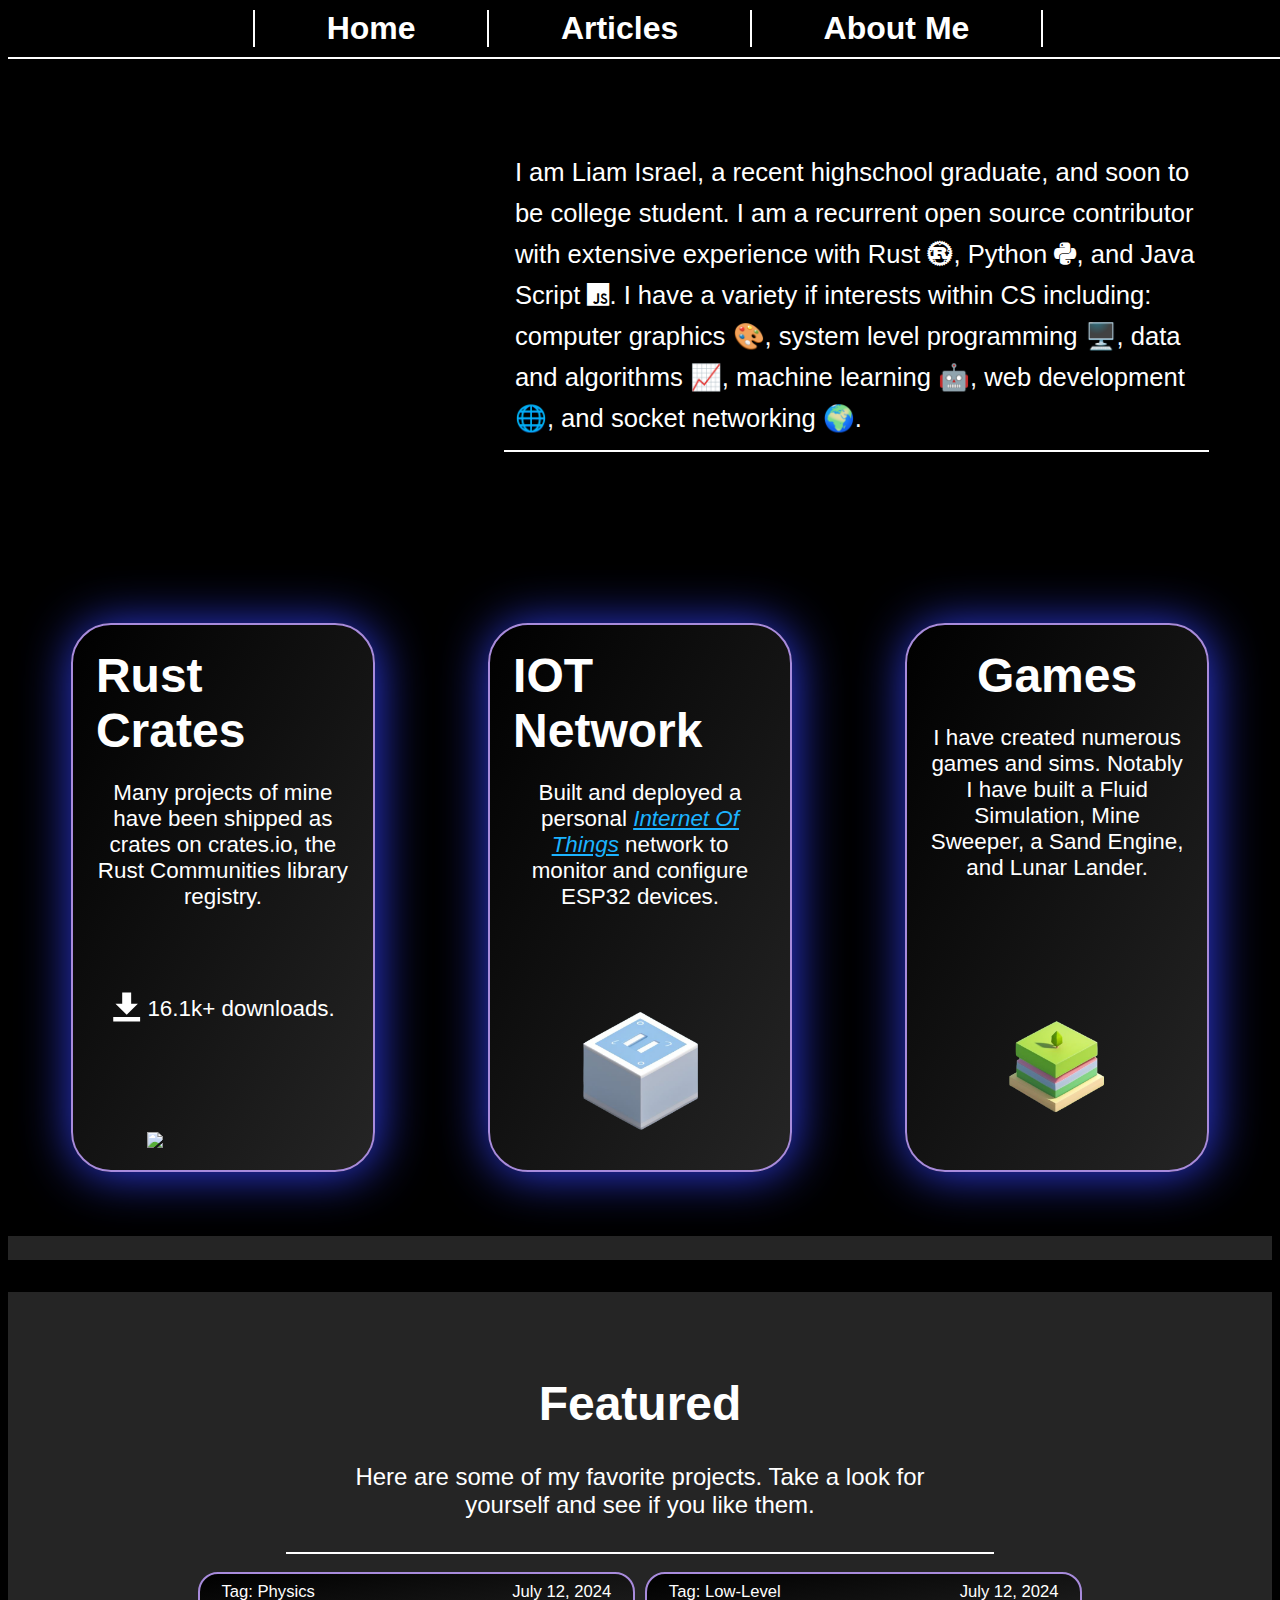
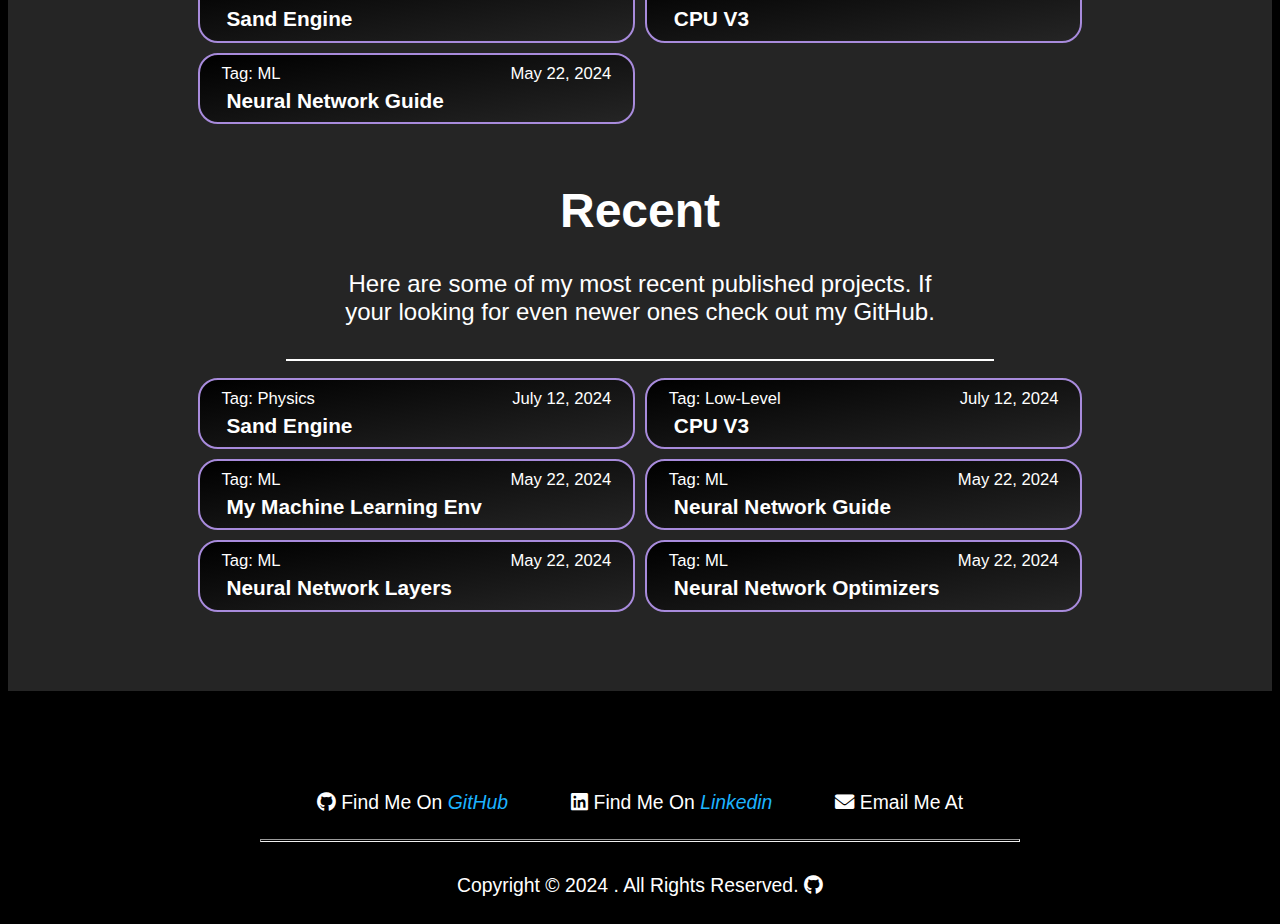
==== commit f4cdb782: "." ====
--- a/index.html
+++ b/index.html
@@ -10,17 +10,6 @@
       rel="stylesheet"
       href="https://cdnjs.cloudflare.com/ajax/libs/font-awesome/6.0.0-beta3/css/all.min.css"
     />
-
-    <!-- Markdown to HTML conversion-->
-    <script src="https://cdn.jsdelivr.net/npm/marked/marked.min.js"></script>
-
-    <!-- Syntax highlighting -->
-    <link
-      rel="stylesheet"
-      href="https://unpkg.com/@highlightjs/cdn-assets@11.9.0/styles/paraiso-dark.min.css"
-    />
-    <script src="https://unpkg.com/@highlightjs/cdn-assets@11.9.0/highlight.min.js"></script>
-    <script src="https://unpkg.com/@highlightjs/cdn-assets@11.9.0/languages/go.min.js"></script>
     <script src="scripts/load_elements.js"></script>
     <script src="scripts/load_site_info.js"></script>
     <script src="scripts/load_page.js"></script>
@@ -48,7 +37,7 @@
         <p>
           who is particularly interested in computer science, math, and
           engineering. I share my interests in these subjects through projects
-          and articles I create. Take a look for yourself maybe you 'll find
+          and articles I create. Take a look for yourself maybe you will find
           something worth sharing.
         </p>
         <div class="socials">
@@ -118,11 +107,7 @@
     </div>
 
     <!-- Main part of page -->
-    <div class="main-content">
-      <div id="markdown">
-        <!--Article will go here-->
-      </div>
-
+    <main class="main-content">
       <!-- List of articles and featured ones go here-->
       <div id="article-list" style="display: none">
         <div class="selection-list-header">
@@ -139,7 +124,7 @@
         <!-- Featured items go here -->
         <ul id="regular-select-list" class="selection-list"></ul>
       </div>
-    </div>
+    </main>
 
     <div id="footer"></div>
   </body>
--- a/styles/main.css
+++ b/styles/main.css
@@ -92,7 +92,8 @@
   border-bottom: var(--hr-line-thick) solid var(--text-color-dark);
   padding-bottom: 2%;
 }
-#hero .hero-text h1, h2 {
+#hero .hero-text h1,
+h2 {
   margin: 0;
   margin-bottom: 2%;
 }
@@ -176,7 +177,7 @@
   padding: 2%;
 
   border: var(--hr-line-thin) solid var(--accent-secondary);
-  border-radius: 5%;
+  border-radius: 40px;
 
   box-shadow: 2px 2px 50px var(--accent-primary);
 
@@ -238,8 +239,26 @@
 
 /* Article MarkDown Styling*/
 #markdown {
-  padding: 0.5vw 5vw 2vw;
-  margin: 0;
+  padding: 3%;
+  font-size: 1.2em;
+  background-image: linear-gradient(
+    to bottom right,
+    var(--bg-primary),
+    var(--bg-secondary)
+  );
+  border: var(--hr-line-thin) solid var(--accent-secondary);
+  border-radius: 30px;
+
+  box-shadow: 0 0 10px var(--accent-primary);
+}
+#markdown .info #article-tags {
+  float: left;
+}
+#markdown .info #article-date {
+  float: right;
+}
+#markdown .info {
+  padding-bottom: 20px;
 }
 #markdown hr {
   color: var(--base-color);
@@ -339,7 +358,7 @@
 }
 #article-list .selection-list li {
   border: 2px var(--accent-secondary) solid;
-  border-radius: 5%;
+  border-radius: 20px;
 
   padding: 2% 5% 1%;
   cursor: pointer;
@@ -373,14 +392,3 @@
   margin: 0;
 }
 
-/* Article Info Section*/
-.article-info {
-  padding: 1.5vw 1vw 0vw;
-  margin: 0;
-}
-.article-info .tags {
-  float: left;
-}
-.article-info .date {
-  float: right;
-}
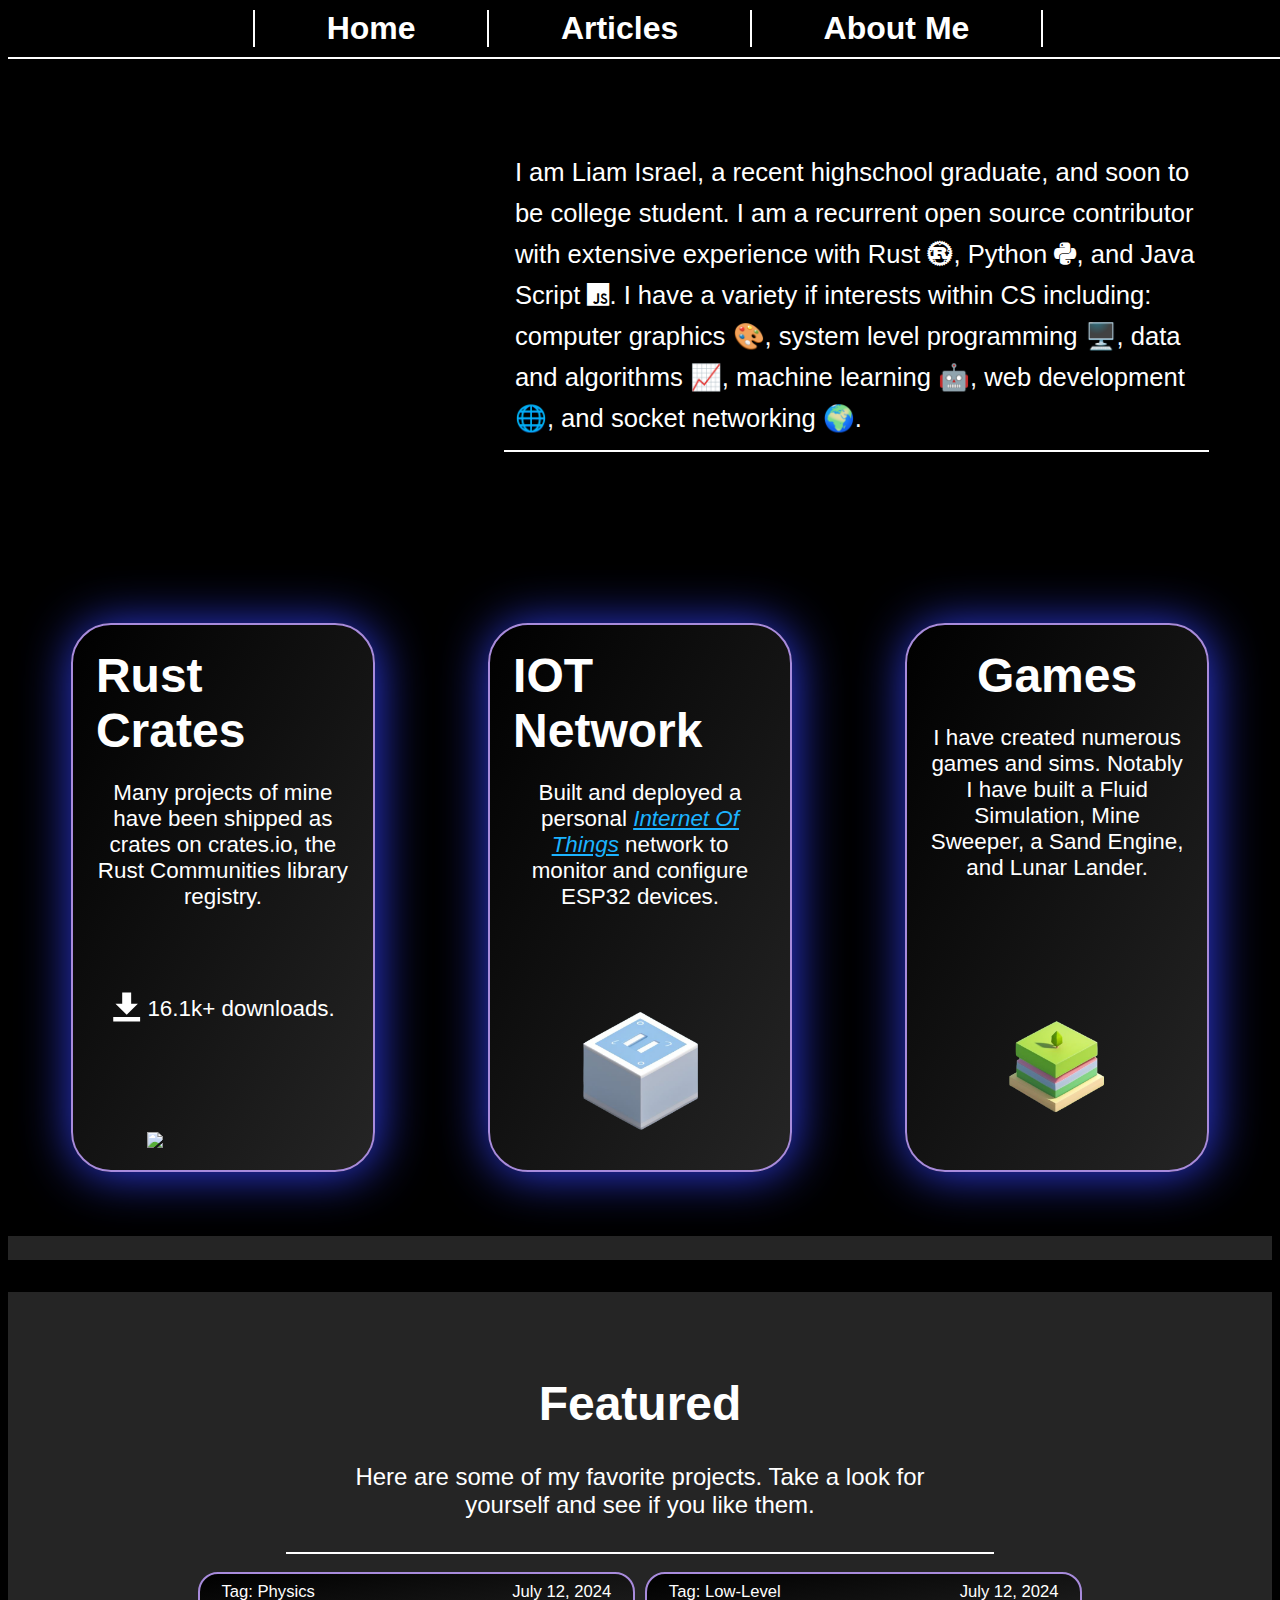
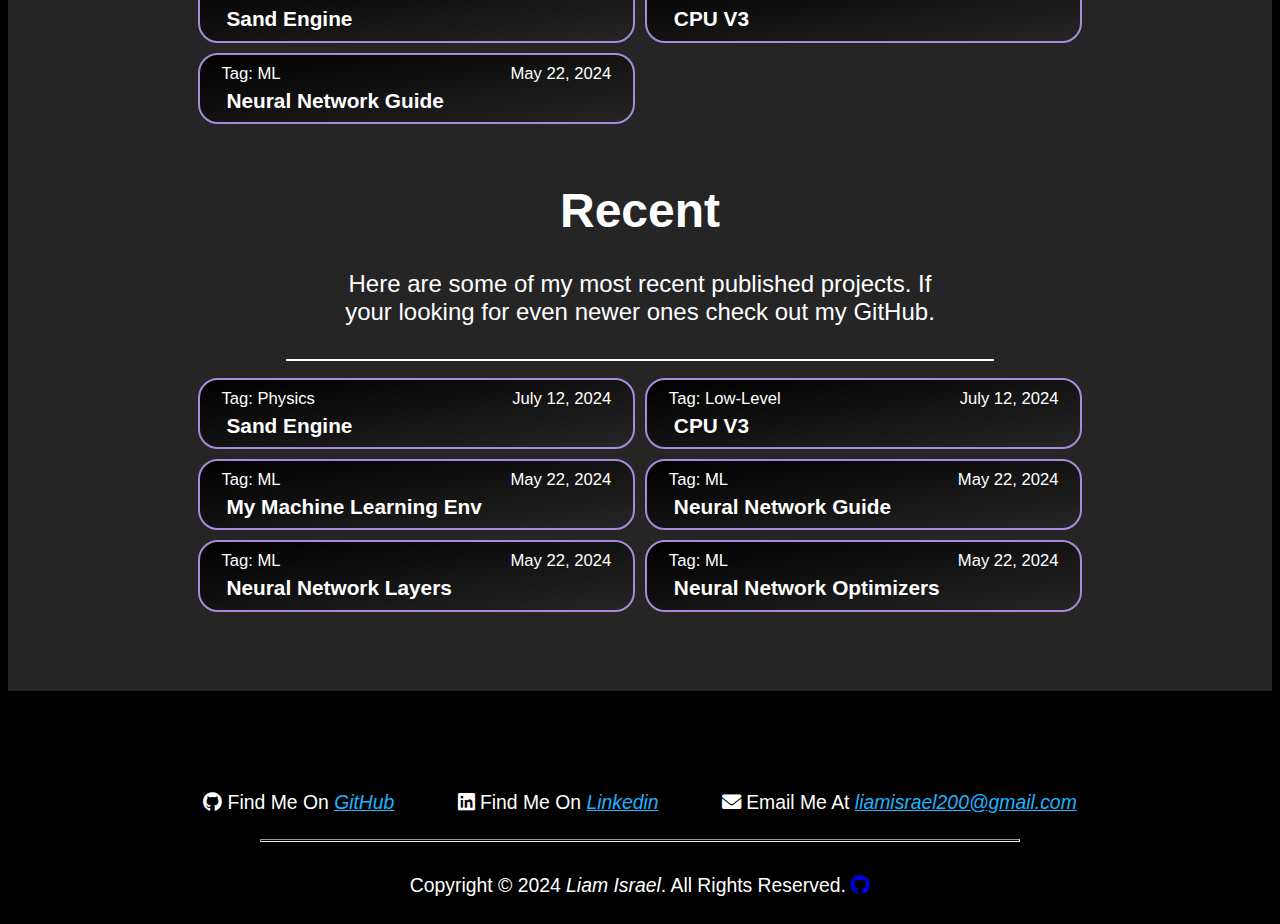
==== commit 344a3b58: "." ====
--- a/index.html
+++ b/index.html
@@ -54,9 +54,7 @@
 
     <!-- About Me -->
     <div id="about">
-      <div class="img-container">
-        
-      </div>
+      <div class="img-container"></div>
       <p class="highlighted">
         I am Liam Israel, a recent highschool graduate, and soon to be college
         student. I am a recurrent open source contributor with extensive
@@ -87,22 +85,38 @@
           </svg>
           16.1k+ downloads.
         </div>
-        <img onclick="window.location.href='https://crates.io/users/Larmbs'" src="https://crates.io/assets/cargo.png"/>
+        <img
+          onclick="window.location.href='https://crates.io/users/Larmbs'"
+          src="https://crates.io/assets/cargo.png"
+        />
       </div>
       <div class="card">
         <h1>IOT Network</h1>
         <p>
-          Built and deployed a personal <a target="_blank" class="custom-link" href="https://en.wikipedia.org/wiki/Internet_of_things">Internet Of Things</a> network to monitor and configure ESP32 devices.
+          Built and deployed a personal
+          <a
+            target="_blank"
+            class="custom-link"
+            href="https://en.wikipedia.org/wiki/Internet_of_things"
+            >Internet Of Things</a
+          >
+          network to monitor and configure ESP32 devices.
         </p>
-        <img onclick="window.location.href='https://github.com/Larmbs/iot-net'" src="assets/images/IOT-Photoroom.png" />
+        <img
+          onclick="window.location.href='https://github.com/Larmbs/iot-net'"
+          src="assets/images/IOT-Photoroom.png"
+        />
       </div>
       <div class="card">
         <h1>Games</h1>
         <p>
-          I have created numerous games and sims. Notably I have built a Fluid Simulation, Mine Sweeper, a Sand Engine, and Lunar Lander.
+          I have created numerous games and sims. Notably I have built a Fluid
+          Simulation, Mine Sweeper, a Sand Engine, and Lunar Lander.
         </p>
-        <img onclick="window.location.href='https://github.com/Larmbs/sand-engine'" src="assets/images/games_green_3D_isometric_rende-Photoroom.png" />
-
+        <img
+          onclick="window.location.href='https://github.com/Larmbs/sand-engine'"
+          src="assets/images/games_green_3D_isometric_rende-Photoroom.png"
+        />
       </div>
     </div>
 
@@ -112,14 +126,20 @@
       <div id="article-list" style="display: none">
         <div class="selection-list-header">
           <h1>Featured</h1>
-          <p>Here are some of my favorite projects. Take a look for yourself and see if you like them.</p>
+          <p>
+            Here are some of my favorite projects. Take a look for yourself and
+            see if you like them.
+          </p>
         </div>
-        
+
         <!-- Featured items go here -->
         <ol id="featured-list" class="selection-list"></ol>
         <div class="selection-list-header">
           <h1>Recent</h1>
-          <p>Here are some of my most recent published projects. If your looking for even newer ones check out my GitHub.</p>
+          <p>
+            Here are some of my most recent published projects. If your looking
+            for even newer ones check out my GitHub.
+          </p>
         </div>
         <!-- Featured items go here -->
         <ul id="regular-select-list" class="selection-list"></ul>
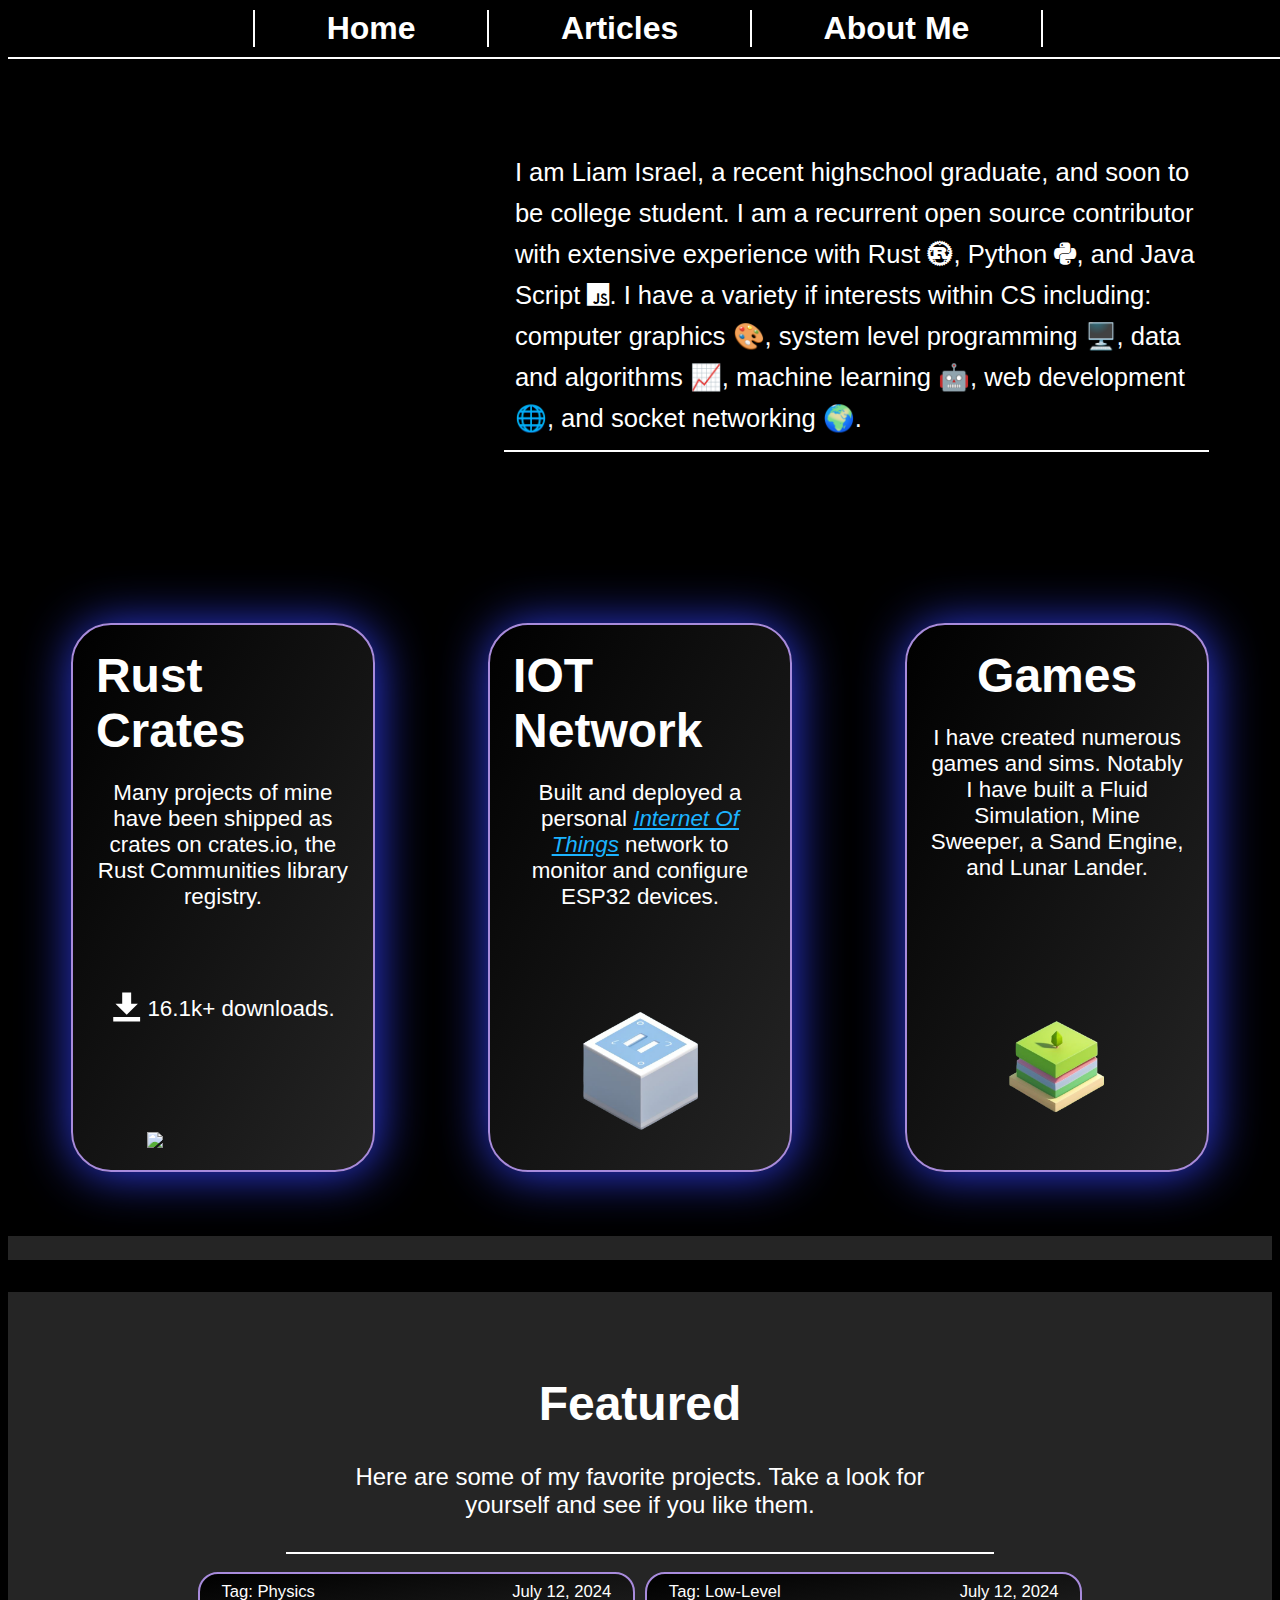
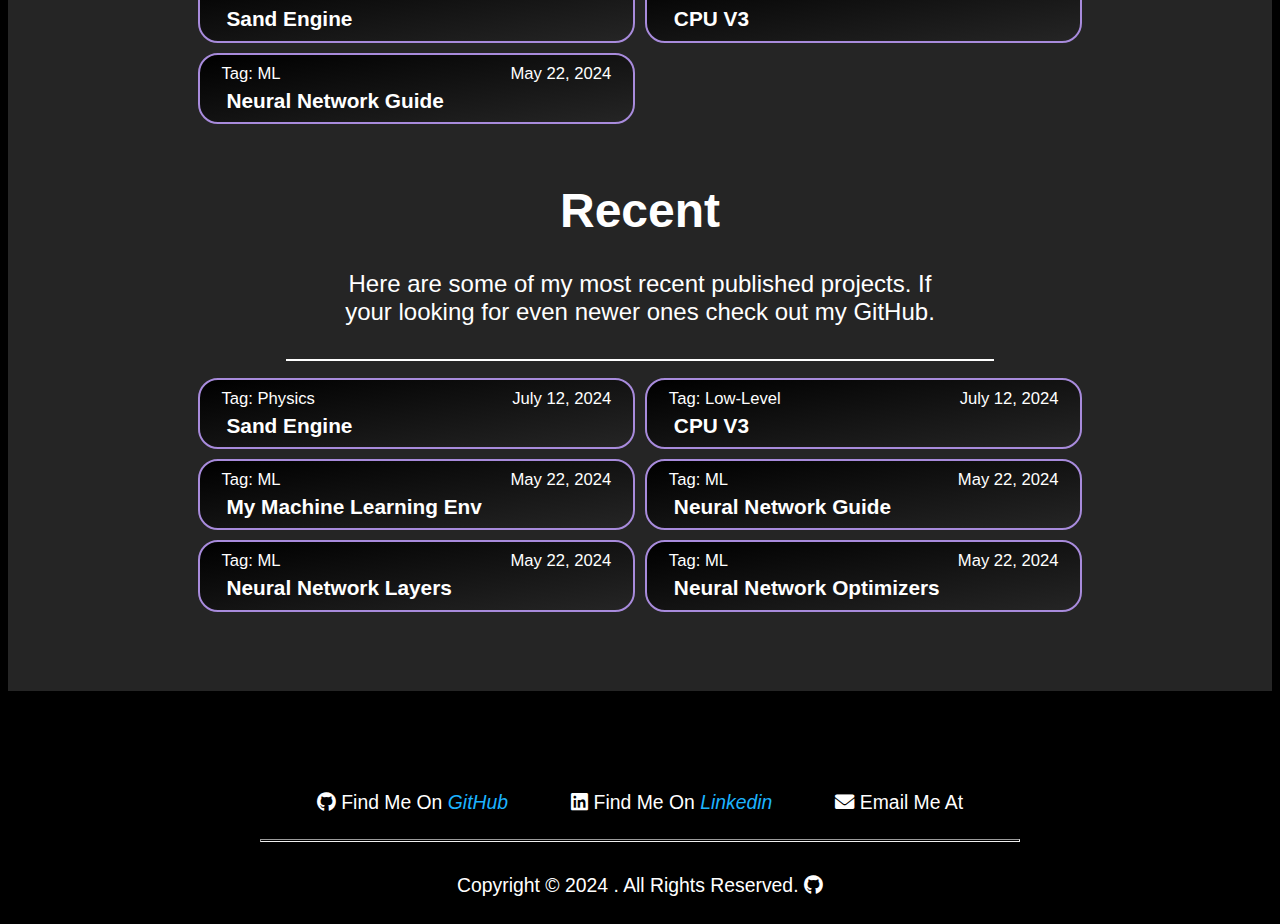
==== commit 348cd74f: "." ====
--- a/index.html
+++ b/index.html
@@ -32,13 +32,12 @@
     <!-- Hero Section -->
     <div id="hero">
       <div class="hero-text">
-        <h1>Hi, Im Liam.</h1>
+        <h1>Hi, I am Liam.</h1>
         <h2>I am an Aerospace, and CS student</h2>
         <p>
-          who is particularly interested in computer science, math, and
-          engineering. I share my interests in these subjects through projects
-          and articles I create. Take a look for yourself maybe you will find
-          something worth sharing.
+          interested in computer science, math, and engineering. I share my
+          interests in these subjects through projects and articles I create.
+          Take a look for yourself maybe you will find something worth sharing.
         </p>
         <div class="socials">
           Find Me On
--- a/styles/main.css
+++ b/styles/main.css
@@ -84,9 +84,9 @@
 
   /* Font Styling */
   mix-blend-mode: difference; /* Makes it be the inverse of bg */
-  font-size: 1.5em;
+  font-size: 1.6em;
   padding: 1%;
-  line-height: 1.3em;
+  line-height: 1.6em;
 }
 #hero .hero-text p {
   border-bottom: var(--hr-line-thick) solid var(--text-color-dark);
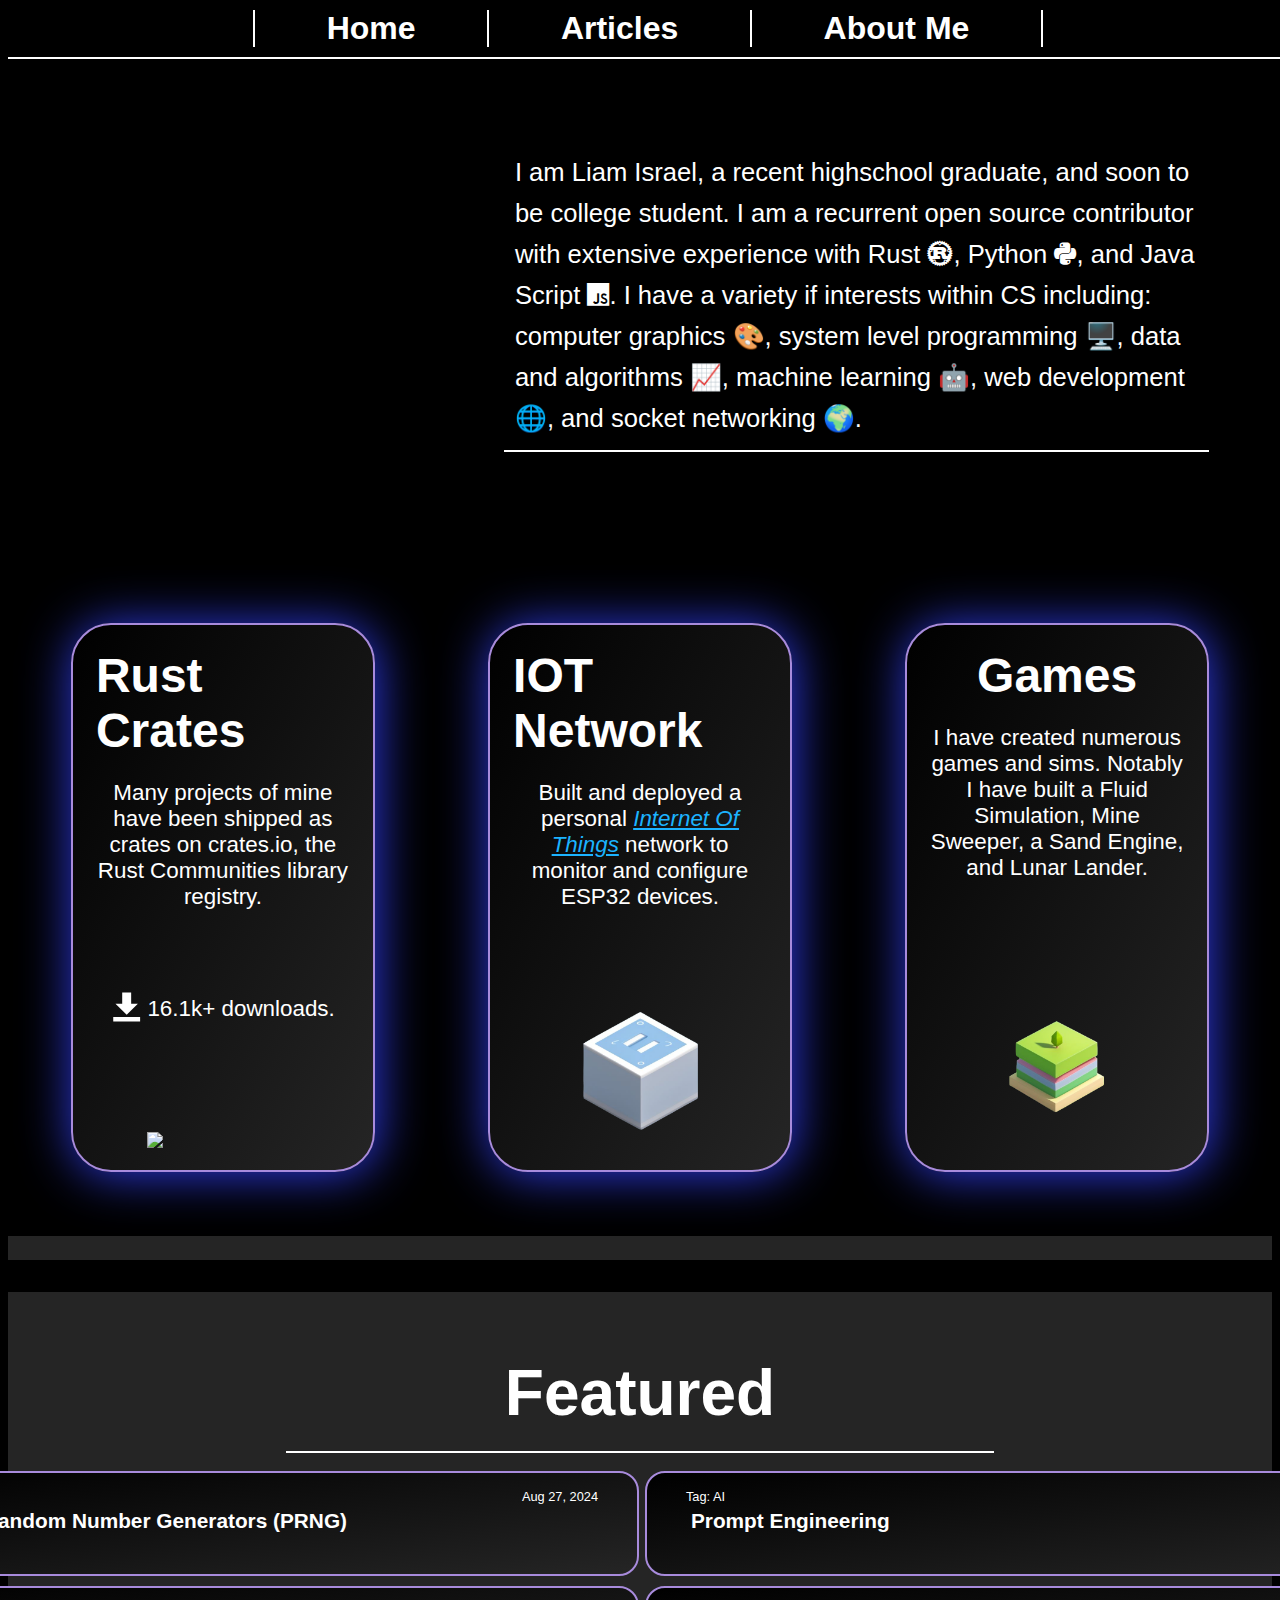
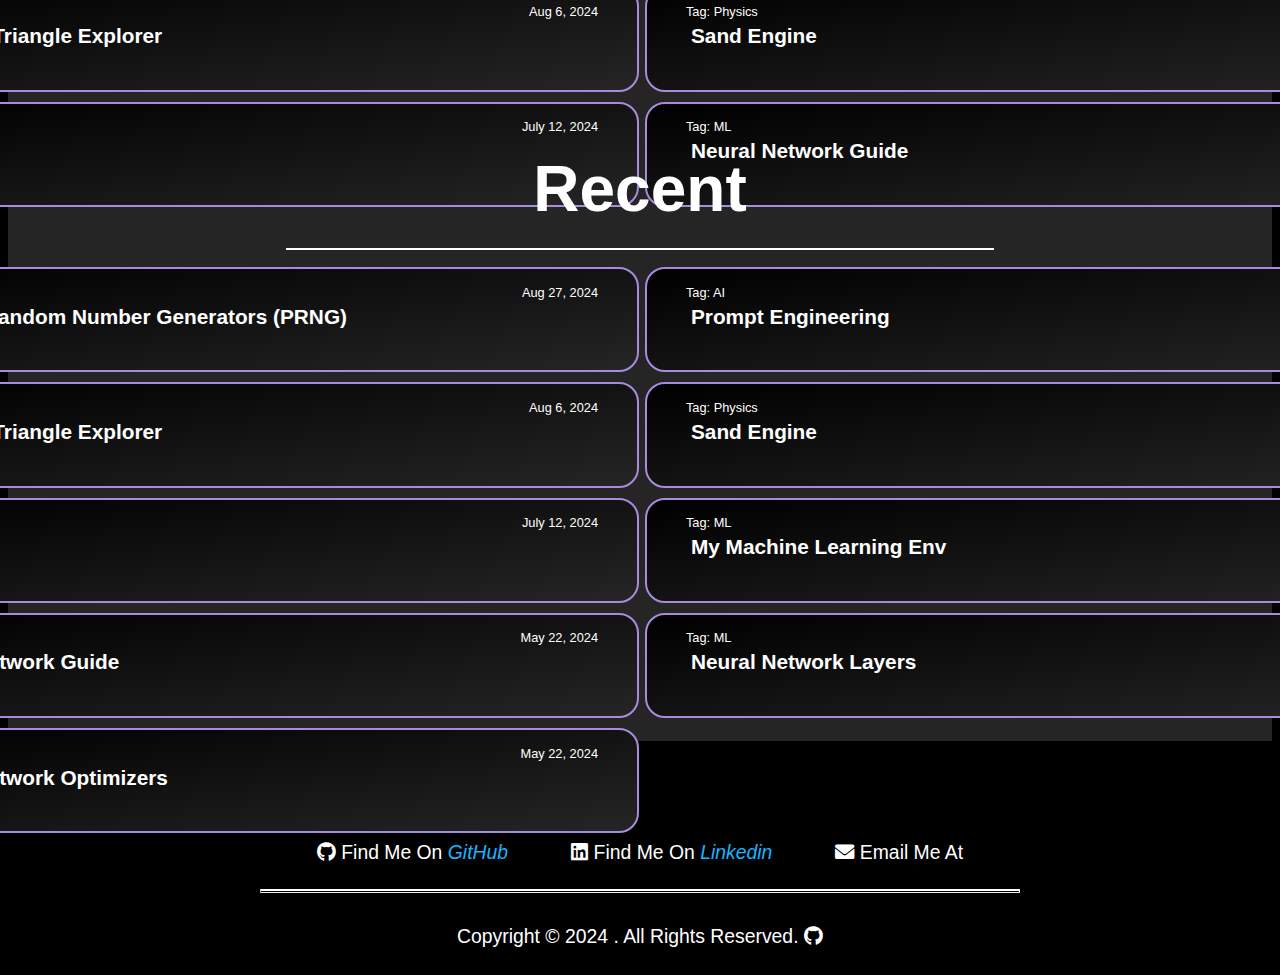
==== commit c6dd78aa: "." ====
--- a/index.html
+++ b/index.html
@@ -123,25 +123,22 @@
     <main class="main-content">
       <!-- List of articles and featured ones go here-->
       <div id="article-list" style="display: none">
-        <div class="selection-list-header">
-          <h1>Featured</h1>
-          <p>
-            Here are some of my favorite projects. Take a look for yourself and
-            see if you like them.
-          </p>
+        <div>
+          <div class="selection-list-header">
+            <h1>Featured</h1>
+          </div>
+  
+          <!-- Featured items go here -->
+          <ol id="featured-list" class="selection-list"></ol>
         </div>
 
-        <!-- Featured items go here -->
-        <ol id="featured-list" class="selection-list"></ol>
-        <div class="selection-list-header">
-          <h1>Recent</h1>
-          <p>
-            Here are some of my most recent published projects. If your looking
-            for even newer ones check out my GitHub.
-          </p>
+        <div>
+          <div class="selection-list-header">
+            <h1>Recent</h1>
+          </div>
+          <!-- Featured items go here -->
+          <ul id="regular-select-list" class="selection-list"></ul>
         </div>
-        <!-- Featured items go here -->
-        <ul id="regular-select-list" class="selection-list"></ul>
       </div>
     </main>
 
--- a/styles/main.css
+++ b/styles/main.css
@@ -302,7 +302,7 @@
   width: 60%;
   margin-top: 2%;
   margin-bottom: 1%;
-  background-color: var(--base-color);
+  border-top: 2px solid white;
 }
 #footer .footer-cards {
   display: flex;
@@ -343,7 +343,8 @@
   border-bottom: var(--hr-line-thin) solid var(--text-color-dark);
 }
 #article-list .selection-list-header h1 {
-  font-size: 3em;
+  font-size: 4em;
+  margin: 2%;
 }
 #article-list .selection-list-header p {
   font-size: 1.5em;
@@ -355,23 +356,24 @@
   gap: 10px;
   justify-content: center;
   padding: 0;
+  width: 100%;
 }
 #article-list .selection-list li {
   border: 2px var(--accent-secondary) solid;
   border-radius: 20px;
-
+  width: 90%;
   padding: 2% 5% 1%;
   cursor: pointer;
   display: flex;
   flex-direction: column;
-
+  aspect-ratio: 9;
   background-image: linear-gradient(
     to bottom right,
     var(--bg-primary),
     var(--bg-secondary)
   );
 
-  font-size: 1.3em;
+  font-size: 1.3rem;
 }
 #article-list .selection-list li:hover {
   box-shadow: 2px 2px 20px var(--accent-primary);
@@ -380,15 +382,36 @@
   float: left;
   font-weight: 400;
 
-  font-size: 0.8em;
+  font-size: 0.8rem;
 }
 #article-list .selection-list li div .date {
   float: right;
   font-weight: 400;
-  font-size: 0.8em;
+  font-size: 0.8rem;
 }
 #article-list .selection-list li h4 {
   padding: 5px 5px 5px;
   margin: 0;
 }
 
+
+#contacts {
+  display: flex;
+  align-items: center;
+  justify-content: center;
+  gap: 10%;
+}
+
+#contacts .card {
+  aspect-ratio: 1;
+  width: auto;
+  font-size: 9rem;
+}
+
+#contacts .card a {
+  color: var(--text-color-dark);
+}
+
+#contacts .card a:hover {
+  color: var(--link-active);
+}
